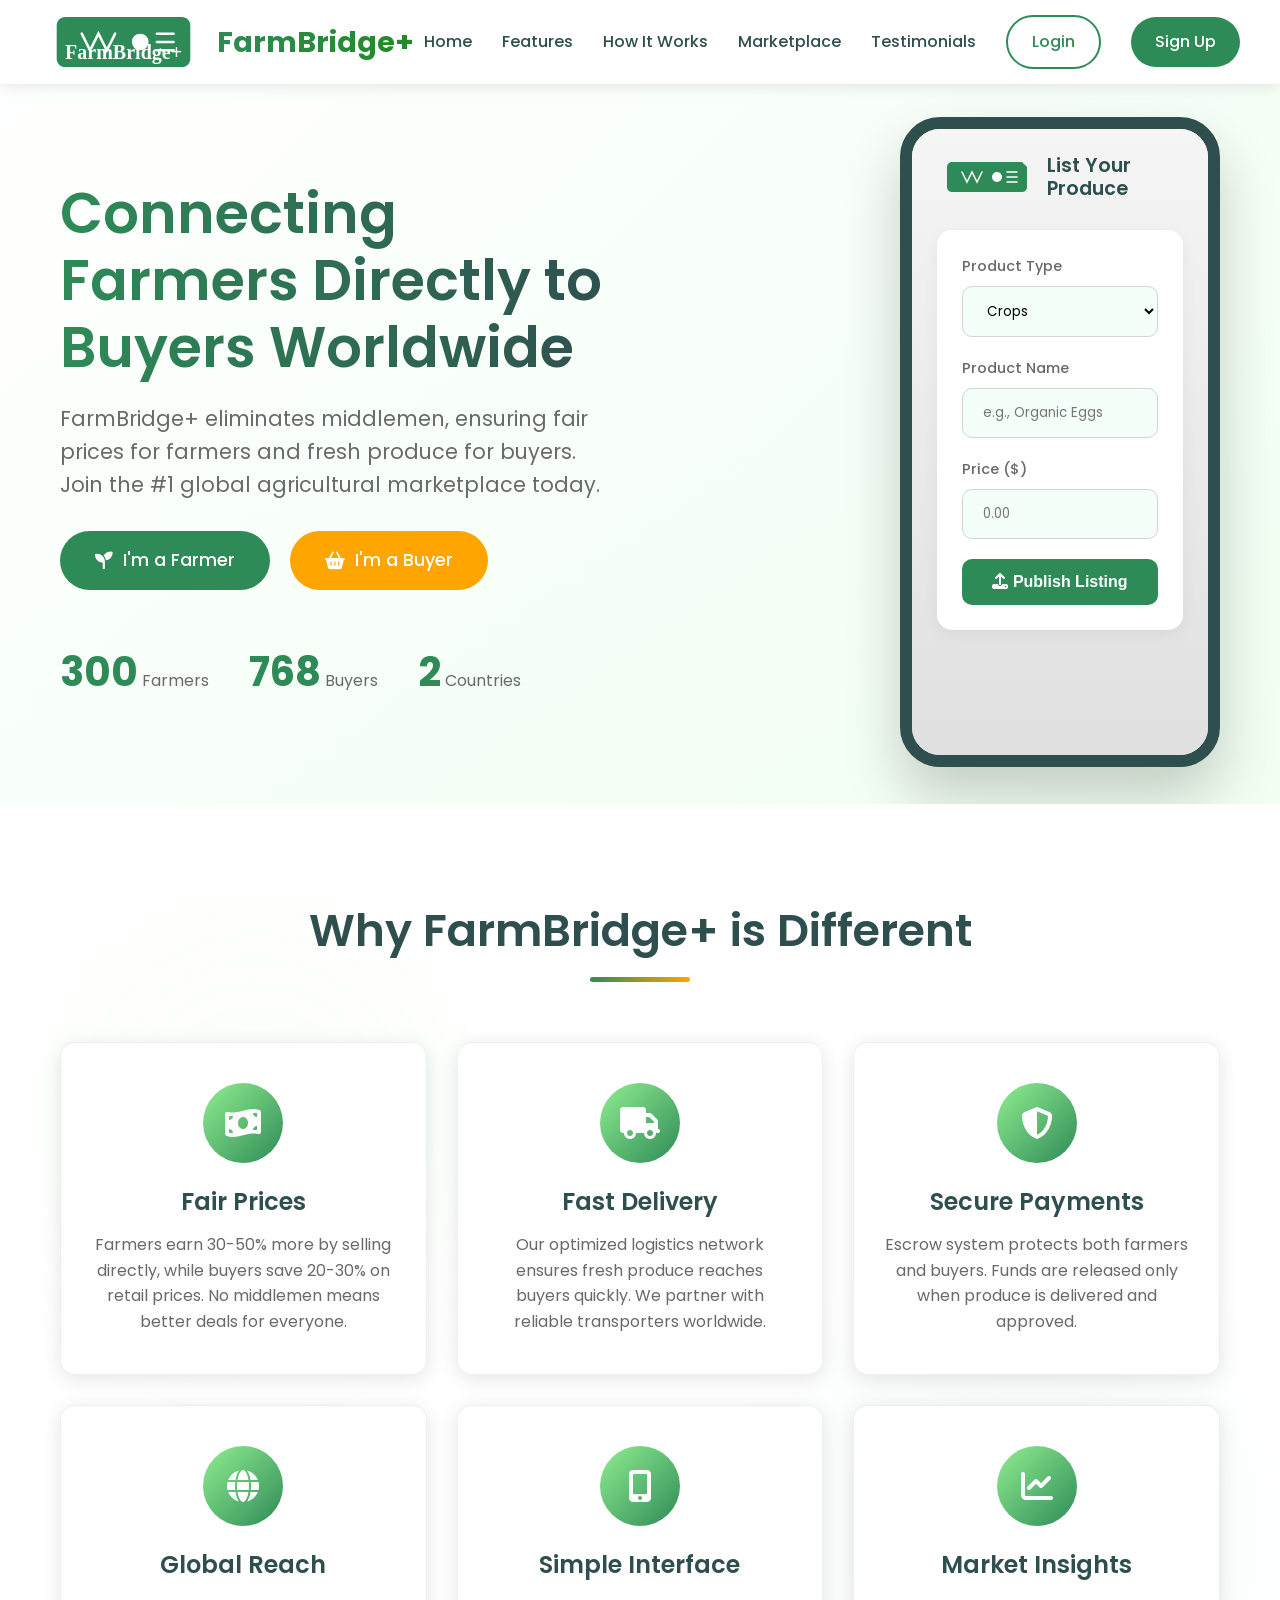
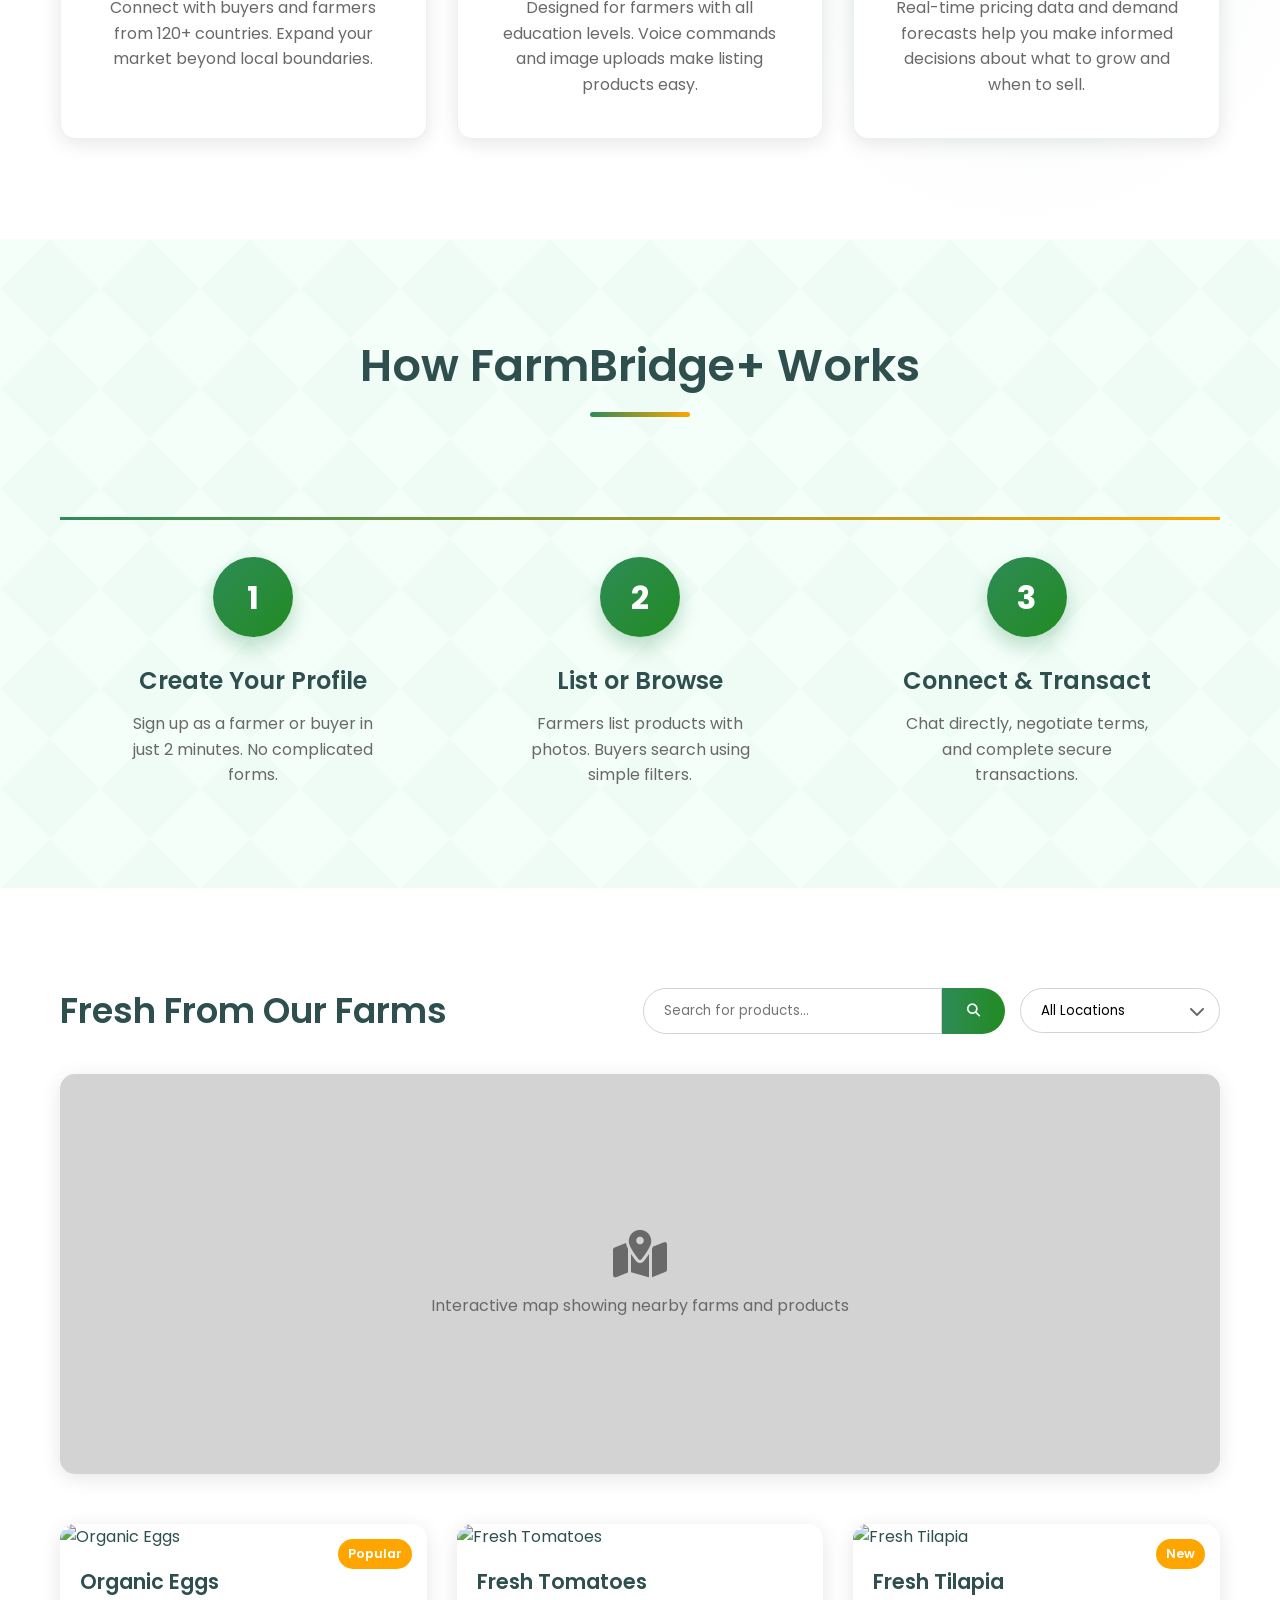
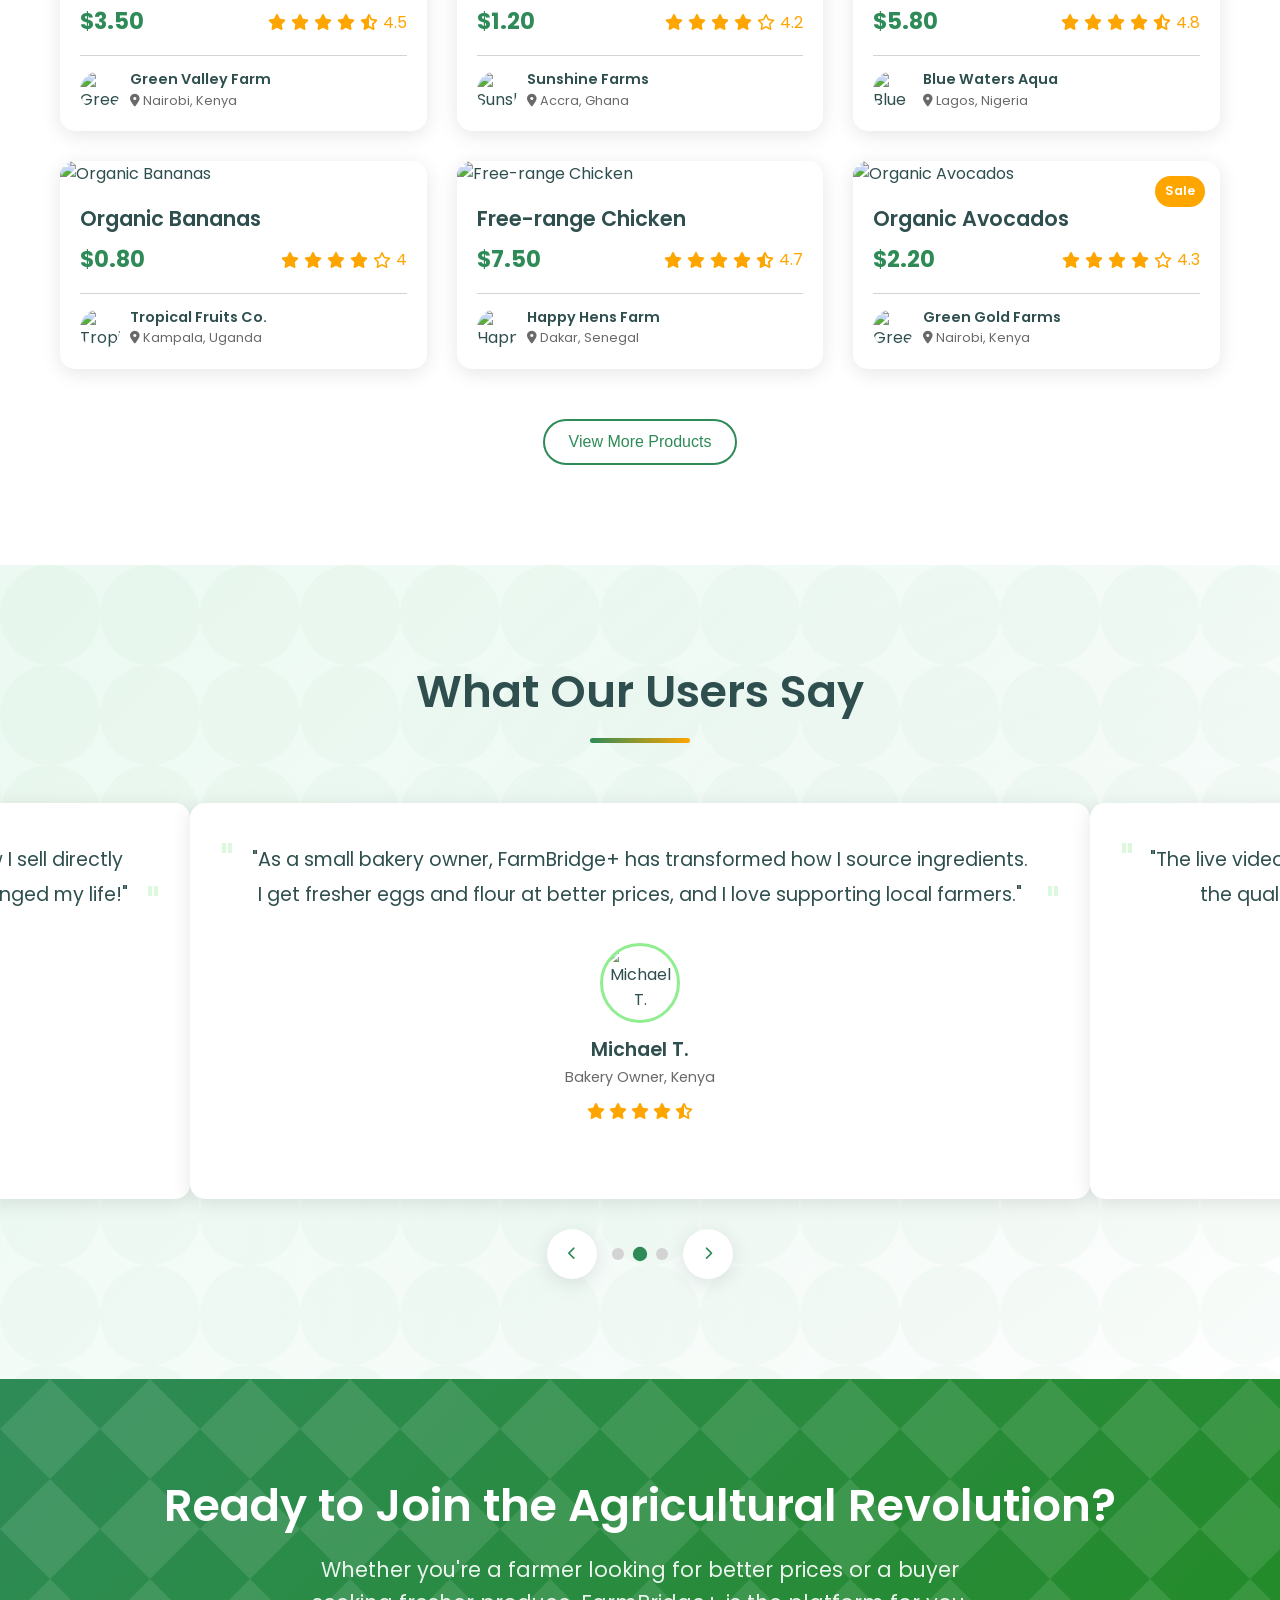
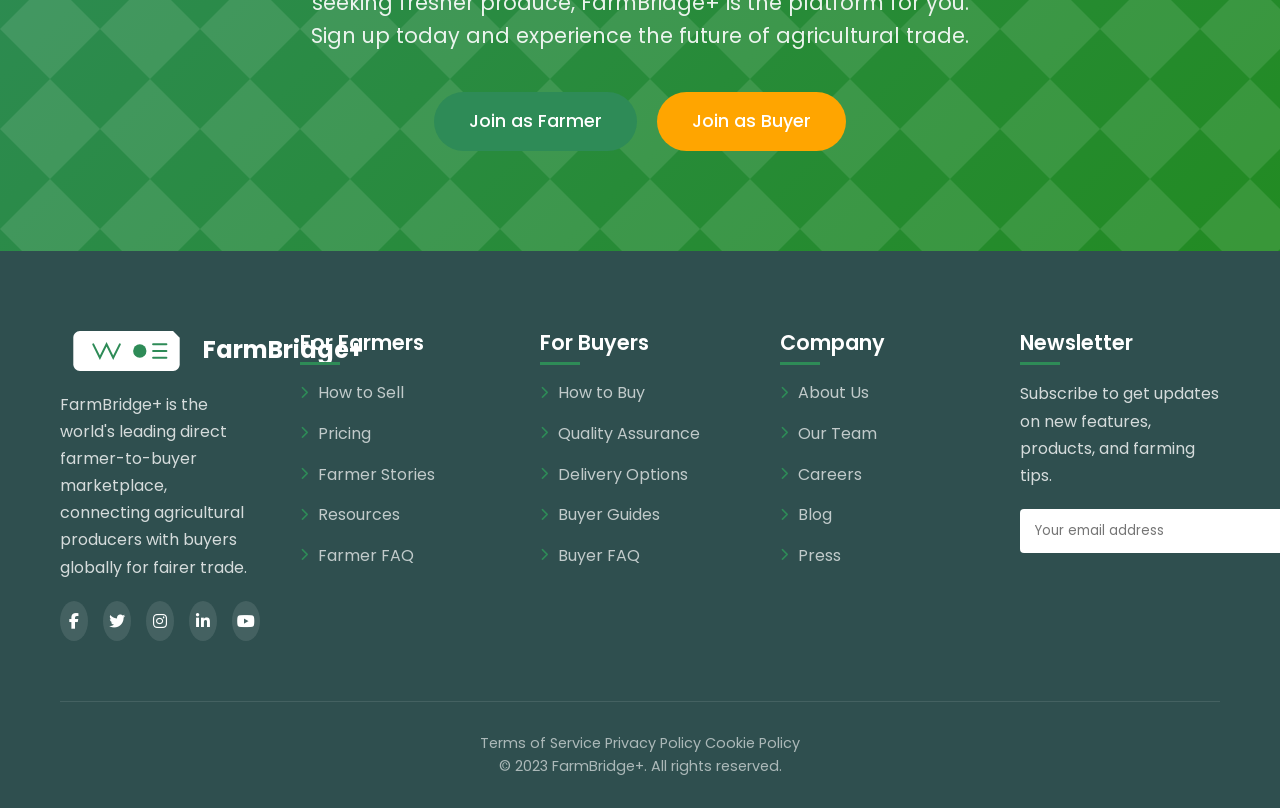
==== index (1).html @ 0196229d "Add files via upload" ====
<!DOCTYPE html>
<html lang="en">
<head>
    <meta charset="UTF-8">
    <meta name="viewport" content="width=device-width, initial-scale=1.0">
    <title>FarmBridge+ | #1 Global Farmer-to-Buyer Marketplace</title>
    <link href="https://fonts.googleapis.com/css2?family=Poppins:wght@300;400;500;600;700&display=swap" rel="stylesheet">
    <link rel="stylesheet" href="https://cdnjs.cloudflare.com/ajax/libs/font-awesome/6.4.0/css/all.min.css">
    <link rel="stylesheet" href="https://unpkg.com/leaflet@1.9.3/dist/leaflet.css" />
    <style>
        /* ===== GLOBAL STYLES ===== */
        :root {
            --primary: #2E8B57; /* Sea Green - Represents agriculture */
            --primary-dark: #228B22;
            --primary-light: #90EE90;
            --secondary: #FFA500; /* Orange - For CTAs */
            --secondary-dark: #FF8C00;
            --dark: #2F4F4F; /* Dark Slate Gray */
            --light: #F5FFFA; /* Mint Cream */
            --gray: #D3D3D3;
            --gray-dark: #696969;
            --white: #FFFFFF;
            --shadow: 0 4px 20px rgba(0, 0, 0, 0.1);
            --transition: all 0.3s ease;
        }

        * {
            margin: 0;
            padding: 0;
            box-sizing: border-box;
        }

        body {
            font-family: 'Poppins', sans-serif;
            color: var(--dark);
            line-height: 1.6;
            background-color: var(--light);
            background-image: 
                radial-gradient(circle at 10% 20%, rgba(144, 238, 144, 0.1) 0%, transparent 20%),
                radial-gradient(circle at 90% 80%, rgba(46, 139, 87, 0.1) 0%, transparent 20%);
            overflow-x: hidden;
        }

        .container {
            width: 100%;
            max-width: 1200px;
            margin: 0 auto;
            padding: 0 20px;
        }

        section {
            padding: 100px 0;
        }

        h1, h2, h3, h4 {
            font-weight: 600;
            line-height: 1.2;
        }

        a {
            text-decoration: none;
            color: inherit;
        }

        img {
            max-width: 100%;
            height: auto;
        }

        /* ===== BUTTONS ===== */
        .btn {
            display: inline-block;
            padding: 12px 24px;
            border-radius: 50px;
            font-weight: 500;
            text-align: center;
            transition: var(--transition);
            cursor: pointer;
            border: none;
            font-size: 1rem;
            position: relative;
            overflow: hidden;
        }

        .btn-primary {
            background-color: var(--primary);
            color: var(--white);
        }

        .btn-primary:hover {
            background-color: var(--primary-dark);
            transform: translateY(-3px);
            box-shadow: 0 10px 20px rgba(46, 139, 87, 0.3);
        }

        .btn-secondary {
            background-color: var(--secondary);
            color: var(--white);
        }

        .btn-secondary:hover {
            background-color: var(--secondary-dark);
            transform: translateY(-3px);
            box-shadow: 0 10px 20px rgba(255, 165, 0, 0.3);
        }

        .btn-outline {
            background-color: transparent;
            color: var(--primary);
            border: 2px solid var(--primary);
        }

        .btn-outline:hover {
            background-color: var(--primary);
            color: var(--white);
        }

        .btn-large {
            padding: 15px 35px;
            font-size: 1.1rem;
        }

        .btn-icon {
            display: inline-flex;
            align-items: center;
            gap: 10px;
        }

        /* ===== HEADER ===== */
        .header {
            position: fixed;
            top: 0;
            left: 0;
            width: 100%;
            z-index: 1000;
            background-color: rgba(255, 255, 255, 0.95);
            backdrop-filter: blur(10px);
            box-shadow: 0 2px 15px rgba(0, 0, 0, 0.1);
            transition: var(--transition);
        }

        .header.scrolled {
            padding: 5px 0;
        }

        .header-container {
            display: flex;
            justify-content: space-between;
            align-items: center;
            padding: 15px 0;
        }

        .logo {
            display: flex;
            align-items: center;
            gap: 10px;
        }

        .logo-img {
            height: 50px;
            transition: var(--transition);
        }

        .logo-text {
            font-size: 1.8rem;
            font-weight: 700;
            color: var(--primary);
            background: linear-gradient(to right, var(--primary), var(--primary-dark));
            -webkit-background-clip: text;
            -webkit-text-fill-color: transparent;
        }

        .nav-links {
            display: flex;
            align-items: center;
            gap: 30px;
        }

        .nav-links a {
            font-weight: 500;
            position: relative;
            transition: var(--transition);
        }

        .nav-links a::after {
            content: '';
            position: absolute;
            bottom: -5px;
            left: 0;
            width: 0;
            height: 2px;
            background: linear-gradient(to right, var(--primary), var(--primary-dark));
            transition: var(--transition);
        }

        .nav-links a:hover::after {
            width: 100%;
        }

        .mobile-menu-btn {
            display: none;
            background: none;
            border: none;
            font-size: 1.5rem;
            color: var(--dark);
            cursor: pointer;
        }

        /* ===== HERO SECTION ===== */
        .hero {
            padding: 180px 0 100px;
            position: relative;
            overflow: hidden;
            background: linear-gradient(135deg, rgba(255, 255, 255, 0.9) 0%, rgba(240, 255, 240, 0.8) 100%);
        }

        .hero::before {
            content: '';
            position: absolute;
            top: 0;
            left: 0;
            width: 100%;
            height: 100%;
            background-image: url('https://images.unsplash.com/photo-1500382017468-9049fed747ef?ixlib=rb-1.2.1&auto=format&fit=crop&w=1350&q=80');
            background-size: cover;
            background-position: center;
            opacity: 0.15;
            z-index: -1;
        }

        .hero-container {
            display: flex;
            align-items: center;
            gap: 50px;
        }

        .hero-content {
            flex: 1;
            animation: fadeInUp 1s ease;
        }

        @keyframes fadeInUp {
            from {
                opacity: 0;
                transform: translateY(30px);
            }
            to {
                opacity: 1;
                transform: translateY(0);
            }
        }

        .hero-title {
            font-size: 3.5rem;
            margin-bottom: 20px;
            line-height: 1.2;
            background: linear-gradient(to right, var(--primary), var(--dark));
            -webkit-background-clip: text;
            -webkit-text-fill-color: transparent;
        }

        .hero-subtitle {
            font-size: 1.3rem;
            margin-bottom: 30px;
            color: var(--gray-dark);
            max-width: 600px;
        }

        .hero-cta {
            display: flex;
            gap: 20px;
            margin-bottom: 40px;
        }

        .hero-stats {
            display: flex;
            gap: 40px;
            margin-top: 50px;
        }

        .stat-item {
            text-align: center;
        }

        .stat-number {
            font-size: 2.5rem;
            font-weight: 700;
            color: var(--primary);
            margin-bottom: 5px;
            transition: var(--transition);
        }

        .stat-label {
            font-size: 1rem;
            color: var(--gray-dark);
        }

        .hero-image {
            flex: 1;
            position: relative;
            min-height: 500px;
            animation: fadeIn 1.5s ease;
        }

        .app-mockup {
            position: absolute;
            width: 320px;
            height: 650px;
            background: var(--white);
            border-radius: 40px;
            box-shadow: 0 30px 60px rgba(0, 0, 0, 0.2);
            overflow: hidden;
            right: 0;
            top: 50%;
            transform: translateY(-50%);
            border: 12px solid var(--dark);
        }

        .phone-screen {
            height: 100%;
            width: 100%;
            background: linear-gradient(to bottom, #f5f5f5, #e0e0e0);
            overflow-y: auto;
            padding: 25px;
            position: relative;
        }

        .app-header {
            display: flex;
            align-items: center;
            margin-bottom: 30px;
        }

        .app-logo {
            height: 30px;
            margin-right: 10px;
        }

        .app-title {
            font-size: 1.2rem;
            color: var(--dark);
            font-weight: 600;
        }

        .app-form {
            background: var(--white);
            padding: 25px;
            border-radius: 15px;
            box-shadow: 0 5px 15px rgba(0, 0, 0, 0.05);
        }

        .form-group {
            margin-bottom: 20px;
        }

        .form-label {
            display: block;
            margin-bottom: 8px;
            font-size: 0.9rem;
            color: var(--gray-dark);
            font-weight: 500;
        }

        .form-input, .form-select {
            width: 100%;
            padding: 14px 20px;
            border: 1px solid var(--gray);
            border-radius: 10px;
            font-family: 'Poppins', sans-serif;
            background-color: var(--light);
            transition: var(--transition);
        }

        .form-input:focus, .form-select:focus {
            outline: none;
            border-color: var(--primary);
            box-shadow: 0 0 0 3px rgba(46, 139, 87, 0.2);
        }

        .form-btn {
            width: 100%;
            padding: 14px;
            border-radius: 10px;
            font-weight: 600;
        }

        /* ===== FEATURES SECTION ===== */
        .features {
            position: relative;
            background-color: var(--white);
            overflow: hidden;
        }

        .features::before {
            content: '';
            position: absolute;
            top: 0;
            left: 0;
            width: 100%;
            height: 100%;
            background-image: 
                radial-gradient(circle at 20% 30%, rgba(144, 238, 144, 0.05) 0%, transparent 25%),
                radial-gradient(circle at 80% 70%, rgba(46, 139, 87, 0.05) 0%, transparent 25%);
            z-index: 0;
        }

        .section-title {
            font-size: 2.8rem;
            margin-bottom: 60px;
            text-align: center;
            position: relative;
            z-index: 1;
        }

        .section-title::after {
            content: '';
            display: block;
            width: 100px;
            height: 5px;
            background: linear-gradient(to right, var(--primary), var(--secondary));
            margin: 20px auto 0;
            border-radius: 5px;
        }

        .features-grid {
            display: grid;
            grid-template-columns: repeat(auto-fit, minmax(300px, 1fr));
            gap: 30px;
            position: relative;
            z-index: 1;
        }

        .feature-card {
            background-color: var(--white);
            border-radius: 15px;
            padding: 40px 30px;
            box-shadow: var(--shadow);
            transition: var(--transition);
            border: 1px solid rgba(46, 139, 87, 0.1);
            text-align: center;
        }

        .feature-card:hover {
            transform: translateY(-10px);
            box-shadow: 0 20px 40px rgba(0, 0, 0, 0.15);
        }

        .feature-icon {
            width: 80px;
            height: 80px;
            background: linear-gradient(135deg, var(--primary-light), var(--primary));
            color: var(--white);
            border-radius: 50%;
            display: flex;
            align-items: center;
            justify-content: center;
            font-size: 2rem;
            margin: 0 auto 25px;
            transition: var(--transition);
        }

        .feature-card:hover .feature-icon {
            transform: rotateY(180deg);
        }

        .feature-title {
            font-size: 1.5rem;
            margin-bottom: 15px;
            color: var(--dark);
        }

        .feature-description {
            color: var(--gray-dark);
            font-size: 1rem;
            line-height: 1.6;
        }

        /* ===== HOW IT WORKS SECTION ===== */
        .how-it-works {
            background-color: var(--light);
            position: relative;
        }

        .how-it-works::before {
            content: '';
            position: absolute;
            top: 0;
            left: 0;
            width: 100%;
            height: 100%;
            background-image: url('data:image/svg+xml;utf8,<svg xmlns="http://www.w3.org/2000/svg" width="100" height="100" viewBox="0 0 100 100" fill="none" opacity="0.03"><path d="M50 0L100 50L50 100L0 50L50 0Z" fill="%232E8B57"/></svg>');
            background-size: 100px 100px;
            z-index: 0;
        }

        .steps-container {
            position: relative;
            z-index: 1;
        }

        .steps {
            display: flex;
            justify-content: space-between;
            position: relative;
            margin-top: 50px;
        }

        .steps::before {
            content: '';
            position: absolute;
            top: 40px;
            left: 0;
            width: 100%;
            height: 3px;
            background: linear-gradient(to right, var(--primary), var(--secondary));
            z-index: 0;
        }

        .step {
            flex: 1;
            text-align: center;
            position: relative;
            z-index: 1;
            padding-top: 80px;
        }

        .step-number {
            width: 80px;
            height: 80px;
            background: linear-gradient(135deg, var(--primary), var(--primary-dark));
            color: var(--white);
            border-radius: 50%;
            display: flex;
            align-items: center;
            justify-content: center;
            font-size: 2rem;
            font-weight: 700;
            margin: 0 auto 30px;
            position: relative;
            box-shadow: 0 10px 20px rgba(46, 139, 87, 0.3);
        }

        .step-title {
            font-size: 1.5rem;
            margin-bottom: 15px;
            color: var(--dark);
        }

        .step-description {
            color: var(--gray-dark);
            max-width: 250px;
            margin: 0 auto;
        }

        /* ===== MARKETPLACE SECTION ===== */
        .marketplace {
            background-color: var(--white);
            position: relative;
        }

        .marketplace-header {
            display: flex;
            justify-content: space-between;
            align-items: center;
            margin-bottom: 40px;
            flex-wrap: wrap;
            gap: 20px;
        }

        .marketplace-title {
            font-size: 2.2rem;
            color: var(--dark);
        }

        .marketplace-controls {
            display: flex;
            gap: 15px;
            flex-wrap: wrap;
        }

        .search-bar {
            display: flex;
            min-width: 300px;
        }

        .search-input {
            flex: 1;
            padding: 12px 20px;
            border: 1px solid var(--gray);
            border-radius: 30px 0 0 30px;
            font-family: 'Poppins', sans-serif;
            outline: none;
            transition: var(--transition);
        }

        .search-input:focus {
            border-color: var(--primary);
            box-shadow: 0 0 0 3px rgba(46, 139, 87, 0.2);
        }

        .search-btn {
            background: linear-gradient(to right, var(--primary), var(--primary-dark));
            color: var(--white);
            border: none;
            padding: 0 25px;
            border-radius: 0 30px 30px 0;
            cursor: pointer;
            transition: var(--transition);
        }

        .search-btn:hover {
            opacity: 0.9;
        }

        .filter-dropdown {
            position: relative;
        }

        .filter-select {
            padding: 12px 20px;
            padding-right: 40px;
            border: 1px solid var(--gray);
            border-radius: 30px;
            font-family: 'Poppins', sans-serif;
            background-color: var(--white);
            outline: none;
            appearance: none;
            min-width: 200px;
            transition: var(--transition);
        }

        .filter-select:focus {
            border-color: var(--primary);
            box-shadow: 0 0 0 3px rgba(46, 139, 87, 0.2);
        }

        .filter-icon {
            position: absolute;
            right: 15px;
            top: 50%;
            transform: translateY(-50%);
            pointer-events: none;
            color: var(--gray-dark);
        }

        .map-container {
            height: 400px;
            width: 100%;
            border-radius: 15px;
            overflow: hidden;
            margin-bottom: 50px;
            box-shadow: var(--shadow);
            background-color: var(--gray);
            position: relative;
        }

        .map-placeholder {
            position: absolute;
            top: 50%;
            left: 50%;
            transform: translate(-50%, -50%);
            text-align: center;
            color: var(--gray-dark);
            z-index: 0;
        }

        .products-grid {
            display: grid;
            grid-template-columns: repeat(auto-fill, minmax(300px, 1fr));
            gap: 30px;
        }

        .product-card {
            background-color: var(--white);
            border-radius: 15px;
            overflow: hidden;
            box-shadow: var(--shadow);
            transition: var(--transition);
            cursor: pointer;
            position: relative;
        }

        .product-card:hover {
            transform: translateY(-10px);
            box-shadow: 0 20px 40px rgba(0, 0, 0, 0.15);
        }

        .product-badge {
            position: absolute;
            top: 15px;
            right: 15px;
            background-color: var(--secondary);
            color: var(--white);
            padding: 5px 10px;
            border-radius: 30px;
            font-size: 0.8rem;
            font-weight: 600;
            z-index: 1;
        }

        .product-image {
            height: 220px;
            width: 100%;
            object-fit: cover;
            transition: var(--transition);
        }

        .product-card:hover .product-image {
            transform: scale(1.05);
        }

        .product-info {
            padding: 20px;
        }

        .product-title {
            font-size: 1.3rem;
            margin-bottom: 10px;
            color: var(--dark);
        }

        .product-meta {
            display: flex;
            justify-content: space-between;
            align-items: center;
            margin-bottom: 15px;
        }

        .product-price {
            font-size: 1.4rem;
            font-weight: 700;
            color: var(--primary);
        }

        .product-rating {
            display: flex;
            align-items: center;
            gap: 5px;
            color: var(--secondary);
        }

        .product-seller {
            display: flex;
            align-items: center;
            margin-top: 15px;
            padding-top: 15px;
            border-top: 1px solid var(--gray);
        }

        .seller-avatar {
            width: 40px;
            height: 40px;
            border-radius: 50%;
            margin-right: 10px;
            object-fit: cover;
        }

        .seller-info h4 {
            font-size: 0.9rem;
            margin-bottom: 2px;
        }

        .seller-location {
            font-size: 0.8rem;
            color: var(--gray-dark);
            display: flex;
            align-items: center;
            gap: 3px;
        }

        .view-more {
            text-align: center;
            margin-top: 50px;
        }

        /* ===== TESTIMONIALS SECTION ===== */
        .testimonials {
            background: linear-gradient(135deg, rgba(46, 139, 87, 0.05) 0%, rgba(255, 255, 255, 1) 100%);
            position: relative;
            overflow: hidden;
        }

        .testimonials::before {
            content: '';
            position: absolute;
            top: 0;
            left: 0;
            width: 100%;
            height: 100%;
            background-image: url('data:image/svg+xml;utf8,<svg xmlns="http://www.w3.org/2000/svg" width="100" height="100" viewBox="0 0 100 100" fill="none" opacity="0.03"><path d="M50 0C22.4 0 0 22.4 0 50C0 77.6 22.4 100 50 100C77.6 100 100 77.6 100 50C100 22.4 77.6 0 50 0Z" fill="%232E8B57"/></svg>');
            background-size: 100px 100px;
            z-index: 0;
        }

        .testimonials-container {
            position: relative;
            z-index: 1;
        }

        .testimonial-slider {
            max-width: 900px;
            margin: 0 auto;
            position: relative;
        }

        .testimonial-slides {
            display: flex;
            transition: transform 0.5s ease;
        }

        .testimonial {
            min-width: 100%;
            padding: 40px;
            background-color: var(--white);
            border-radius: 15px;
            box-shadow: var(--shadow);
            text-align: center;
        }

        .testimonial-quote {
            font-size: 1.2rem;
            line-height: 1.8;
            color: var(--dark);
            margin-bottom: 30px;
            position: relative;
            padding: 0 20px;
        }

        .testimonial-quote::before,
        .testimonial-quote::after {
            content: '"';
            font-size: 3rem;
            color: var(--primary-light);
            position: absolute;
            opacity: 0.3;
        }

        .testimonial-quote::before {
            top: -20px;
            left: -10px;
        }

        .testimonial-quote::after {
            bottom: -40px;
            right: -10px;
        }

        .testimonial-author {
            display: flex;
            flex-direction: column;
            align-items: center;
        }

        .author-avatar {
            width: 80px;
            height: 80px;
            border-radius: 50%;
            object-fit: cover;
            margin-bottom: 15px;
            border: 3px solid var(--primary-light);
        }

        .author-name {
            font-size: 1.2rem;
            font-weight: 600;
            margin-bottom: 5px;
            color: var(--dark);
        }

        .author-title {
            font-size: 0.9rem;
            color: var(--gray-dark);
            margin-bottom: 10px;
        }

        .author-rating {
            color: var(--secondary);
            font-size: 1rem;
        }

        .slider-controls {
            display: flex;
            justify-content: center;
            gap: 15px;
            margin-top: 30px;
        }

        .slider-btn {
            width: 50px;
            height: 50px;
            background-color: var(--white);
            border-radius: 50%;
            display: flex;
            align-items: center;
            justify-content: center;
            cursor: pointer;
            box-shadow: var(--shadow);
            transition: var(--transition);
            border: none;
            color: var(--primary);
        }

        .slider-btn:hover {
            background-color: var(--primary);
            color: var(--white);
        }

        .slider-dots {
            display: flex;
            align-items: center;
            gap: 10px;
        }

        .slider-dot {
            width: 12px;
            height: 12px;
            border-radius: 50%;
            background-color: var(--gray);
            cursor: pointer;
            transition: var(--transition);
        }

        .slider-dot.active {
            background-color: var(--primary);
            transform: scale(1.2);
        }

        /* ===== CTA SECTION ===== */
        .cta {
            background: linear-gradient(135deg, var(--primary) 0%, var(--primary-dark) 100%);
            color: var(--white);
            text-align: center;
            padding: 100px 0;
            position: relative;
            overflow: hidden;
        }

        .cta::before {
            content: '';
            position: absolute;
            top: 0;
            left: 0;
            width: 100%;
            height: 100%;
            background-image: url('data:image/svg+xml;utf8,<svg xmlns="http://www.w3.org/2000/svg" width="100" height="100" viewBox="0 0 100 100" fill="none" opacity="0.1"><path d="M50 0L100 50L50 100L0 50L50 0Z" fill="%23FFFFFF"/></svg>');
            background-size: 100px 100px;
            z-index: 0;
        }

        .cta-container {
            position: relative;
            z-index: 1;
        }

        .cta-title {
            font-size: 2.8rem;
            margin-bottom: 20px;
            color: var(--white);
        }

        .cta-subtitle {
            font-size: 1.3rem;
            margin-bottom: 40px;
            max-width: 700px;
            margin-left: auto;
            margin-right: auto;
            opacity: 0.9;
        }

        .cta-buttons {
            display: flex;
            justify-content: center;
            gap: 20px;
            flex-wrap: wrap;
        }

        /* ===== FOOTER ===== */
        .footer {
            background-color: var(--dark);
            color: var(--white);
            padding-top: 80px;
            position: relative;
        }

        .footer-container {
            display: grid;
            grid-template-columns: repeat(auto-fit, minmax(200px, 1fr));
            gap: 40px;
            margin-bottom: 60px;
        }

        .footer-logo {
            display: flex;
            align-items: center;
            gap: 10px;
            margin-bottom: 20px;
        }

        .footer-logo-img {
            height: 40px;
        }

        .footer-logo-text {
            font-size: 1.5rem;
            font-weight: 700;
            color: var(--white);
        }

        .footer-about {
            margin-bottom: 20px;
            opacity: 0.8;
            line-height: 1.7;
        }

        .footer-social {
            display: flex;
            gap: 15px;
        }

        .social-link {
            width: 40px;
            height: 40px;
            background-color: rgba(255, 255, 255, 0.1);
            border-radius: 50%;
            display: flex;
            align-items: center;
            justify-content: center;
            transition: var(--transition);
            color: var(--white);
        }

        .social-link:hover {
            background-color: var(--primary);
            transform: translateY(-3px);
        }

        .footer-title {
            font-size: 1.3rem;
            margin-bottom: 25px;
            color: var(--white);
            position: relative;
        }

        .footer-title::after {
            content: '';
            position: absolute;
            bottom: -10px;
            left: 0;
            width: 40px;
            height: 3px;
            background-color: var(--primary);
        }

        .footer-links {
            list-style: none;
        }

        .footer-link {
            margin-bottom: 15px;
        }

        .footer-link a {
            color: rgba(255, 255, 255, 0.7);
            transition: var(--transition);
            display: flex;
            align-items: center;
            gap: 10px;
        }

        .footer-link a:hover {
            color: var(--white);
            padding-left: 5px;
        }

        .footer-link i {
            font-size: 0.8rem;
            color: var(--primary);
        }

        .footer-newsletter {
            margin-bottom: 20px;
            opacity: 0.8;
            line-height: 1.7;
        }

        .newsletter-form {
            display: flex;
        }

        .newsletter-input {
            flex: 1;
            padding: 12px 15px;
            border: none;
            border-radius: 4px 0 0 4px;
            font-family: 'Poppins', sans-serif;
            outline: none;
        }

        .newsletter-btn {
            background-color: var(--primary);
            color: var(--white);
            border: none;
            padding: 0 20px;
            border-radius: 0 4px 4px 0;
            cursor: pointer;
            transition: var(--transition);
        }

        .newsletter-btn:hover {
            background-color: var(--primary-dark);
        }

        .footer-bottom {
            padding: 30px 0;
            border-top: 1px solid rgba(255, 255, 255, 0.1);
            text-align: center;
            color: rgba(255, 255, 255, 0.6);
            font-size: 0.9rem;
        }

        /* ===== MOBILE MENU ===== */
        .mobile-menu {
            position: fixed;
            top: 0;
            left: 0;
            width: 100%;
            height: 100%;
            background-color: var(--white);
            z-index: 2000;
            transform: translateX(-100%);
            transition: var(--transition);
            padding: 30px;
            overflow-y: auto;
        }

        .mobile-menu.active {
            transform: translateX(0);
        }

        .mobile-menu-header {
            display: flex;
            justify-content: space-between;
            align-items: center;
            margin-bottom: 40px;
        }

        .mobile-menu-logo {
            display: flex;
            align-items: center;
            gap: 10px;
        }

        .mobile-menu-logo-img {
            height: 40px;
        }

        .mobile-menu-logo-text {
            font-size: 1.5rem;
            font-weight: 700;
            color: var(--primary);
        }

        .close-mobile-menu {
            background: none;
            border: none;
            font-size: 1.5rem;
            color: var(--dark);
            cursor: pointer;
        }

        .mobile-menu-links {
            list-style: none;
            margin-bottom: 40px;
        }

        .mobile-menu-link {
            margin-bottom: 20px;
        }

        .mobile-menu-link a {
            display: block;
            padding: 12px 0;
            font-size: 1.1rem;
            color: var(--dark);
            border-bottom: 1px solid var(--gray);
            transition: var(--transition);
        }

        .mobile-menu-link a:hover {
            color: var(--primary);
            padding-left: 10px;
        }

        .mobile-menu-cta {
            display: flex;
            flex-direction: column;
            gap: 15px;
        }

        /* ===== ANIMATIONS ===== */
        @keyframes float {
            0% { transform: translateY(0px); }
            50% { transform: translateY(-15px); }
            100% { transform: translateY(0px); }
        }

        .floating {
            animation: float 6s ease-in-out infinite;
        }

        /* ===== RESPONSIVE STYLES ===== */
        @media (max-width: 1200px) {
            .hero-container {
                flex-direction: column;
                text-align: center;
            }

            .hero-content {
                margin-bottom: 50px;
            }

            .hero-image {
                width: 100%;
                min-height: auto;
            }

            .app-mockup {
                position: relative;
                margin: 0 auto;
                right: auto;
                top: auto;
                transform: none;
            }

            .hero-title, .hero-subtitle {
                max-width: 100%;
                margin-left: auto;
                margin-right: auto;
            }

            .hero-cta {
                justify-content: center;
            }

            .hero-stats {
                justify-content: center;
            }
        }

        @media (max-width: 992px) {
            .nav-links {
                display: none;
            }

            .mobile-menu-btn {
                display: block;
            }

            .section-title {
                font-size: 2.2rem;
            }

            .steps {
                flex-direction: column;
                gap: 50px;
            }

            .steps::before {
                display: none;
            }

            .step {
                padding-top: 0;
                padding-left: 100px;
                text-align: left;
            }

            .step-number {
                position: absolute;
                left: 0;
                top: 0;
            }
        }

        @media (max-width: 768px) {
            section {
                padding: 70px 0;
            }

            .hero-title {
                font-size: 2.5rem;
            }

            .hero-subtitle {
                font-size: 1.1rem;
            }

            .hero-cta {
                flex-direction: column;
            }

            .feature-card {
                padding: 30px 20px;
            }

            .marketplace-header {
                flex-direction: column;
                align-items: flex-start;
            }

            .marketplace-controls {
                width: 100%;
            }

            .search-bar {
                width: 100%;
            }
        }

        @media (max-width: 576px) {
            .section-title {
                font-size: 1.8rem;
            }

            .hero-title {
                font-size: 2rem;
            }

            .hero-stats {
                flex-direction: column;
                gap: 20px;
            }

            .cta-title {
                font-size: 2rem;
            }

            .cta-subtitle {
                font-size: 1.1rem;
            }

            .footer-container {
                grid-template-columns: 1fr;
            }
        }
    </style>
</head>
<body>
    <!-- Header -->
    <header class="header">
        <div class="container header-container">
            <a href="#" class="logo">
                <img src="[data-uri]" alt="FarmBridge+ Logo" class="logo-img">
                <span class="logo-text">FarmBridge+</span>
            </a>
            <nav class="nav-links">
                <a href="#home">Home</a>
                <a href="#features">Features</a>
                <a href="#how-it-works">How It Works</a>
                <a href="#marketplace">Marketplace</a>
                <a href="#testimonials">Testimonials</a>
                <a href="#" class="btn btn-outline">Login</a>
                <a href="#" class="btn btn-primary">Sign Up</a>
            </nav>
            <button class="mobile-menu-btn">
                <i class="fas fa-bars"></i>
            </button>
        </div>
    </header>

    <!-- Mobile Menu -->
    <div class="mobile-menu">
        <div class="mobile-menu-header">
            <div class="mobile-menu-logo">
                <img src="[data-uri]" alt="FarmBridge+ Logo" class="mobile-menu-logo-img">
                <span class="mobile-menu-logo-text">FarmBridge+</span>
            </div>
            <button class="close-mobile-menu">
                <i class="fas fa-times"></i>
            </button>
        </div>
        <ul class="mobile-menu-links">
            <li class="mobile-menu-link"><a href="#home">Home</a></li>
            <li class="mobile-menu-link"><a href="#features">Features</a></li>
            <li class="mobile-menu-link"><a href="#how-it-works">How It Works</a></li>
            <li class="mobile-menu-link"><a href="#marketplace">Marketplace</a></li>
            <li class="mobile-menu-link"><a href="#testimonials">Testimonials</a></li>
        </ul>
        <div class="mobile-menu-cta">
            <a href="#" class="btn btn-primary">Login</a>
            <a href="#" class="btn btn-secondary">Sign Up</a>
        </div>
    </div>

    <!-- Hero Section -->
    <section id="home" class="hero">
        <div class="container hero-container">
            <div class="hero-content">
                <h1 class="hero-title">Connecting Farmers Directly to Buyers Worldwide</h1>
                <p class="hero-subtitle">FarmBridge+ eliminates middlemen, ensuring fair prices for farmers and fresh produce for buyers. Join the #1 global agricultural marketplace today.</p>
                <div class="hero-cta">
                    <a href="#" class="btn btn-primary btn-large btn-icon">
                        <i class="fas fa-seedling"></i> I'm a Farmer
                    </a>
                    <a href="#" class="btn btn-secondary btn-large btn-icon">
                        <i class="fas fa-shopping-basket"></i> I'm a Buyer
                    </a>
                </div>
                <div class="hero-stats">
                    <div class="stat-item">
                        <span class="stat-number" data-count="12500">0</span>
                        <span class="stat-label">Farmers</span>
                    </div>
                    <div class="stat-item">
                        <span class="stat-number" data-count="32000">0</span>
                        <span class="stat-label">Buyers</span>
                    </div>
                    <div class="stat-item">
                        <span class="stat-number" data-count="120">0</span>
                        <span class="stat-label">Countries</span>
                    </div>
                </div>
            </div>
            <div class="hero-image">
                <div class="app-mockup floating">
                    <div class="phone-screen">
                        <div class="app-header">
                            <img src="[data-uri]" alt="FarmBridge+ Logo" class="app-logo">
                            <h3 class="app-title">List Your Produce</h3>
                        </div>
                        <div class="app-form">
                            <div class="form-group">
                                <label class="form-label">Product Type</label>
                                <select class="form-select">
                                    <option>Crops</option>
                                    <option>Poultry</option>
                                    <option>Fish</option>
                                    <option>Livestock</option>
                                </select>
                            </div>
                            <div class="form-group">
                                <label class="form-label">Product Name</label>
                                <input type="text" class="form-input" placeholder="e.g., Organic Eggs">
                            </div>
                            <div class="form-group">
                                <label class="form-label">Price ($)</label>
                                <input type="number" class="form-input" placeholder="0.00">
                            </div>
                            <button class="btn btn-primary form-btn">
                                <i class="fas fa-upload"></i> Publish Listing
                            </button>
                        </div>
                    </div>
                </div>
            </div>
        </div>
    </section>

    <!-- Features Section -->
    <section id="features" class="features">
        <div class="container">
            <h2 class="section-title">Why FarmBridge+ is Different</h2>
            <div class="features-grid">
                <div class="feature-card">
                    <div class="feature-icon">
                        <i class="fas fa-money-bill-wave"></i>
                    </div>
                    <h3 class="feature-title">Fair Prices</h3>
                    <p class="feature-description">Farmers earn 30-50% more by selling directly, while buyers save 20-30% on retail prices. No middlemen means better deals for everyone.</p>
                </div>
                <div class="feature-card">
                    <div class="feature-icon">
                        <i class="fas fa-truck"></i>
                    </div>
                    <h3 class="feature-title">Fast Delivery</h3>
                    <p class="feature-description">Our optimized logistics network ensures fresh produce reaches buyers quickly. We partner with reliable transporters worldwide.</p>
                </div>
                <div class="feature-card">
                    <div class="feature-icon">
                        <i class="fas fa-shield-alt"></i>
                    </div>
                    <h3 class="feature-title">Secure Payments</h3>
                    <p class="feature-description">Escrow system protects both farmers and buyers. Funds are released only when produce is delivered and approved.</p>
                </div>
                <div class="feature-card">
                    <div class="feature-icon">
                        <i class="fas fa-globe"></i>
                    </div>
                    <h3 class="feature-title">Global Reach</h3>
                    <p class="feature-description">Connect with buyers and farmers from 120+ countries. Expand your market beyond local boundaries.</p>
                </div>
                <div class="feature-card">
                    <div class="feature-icon">
                        <i class="fas fa-mobile-alt"></i>
                    </div>
                    <h3 class="feature-title">Simple Interface</h3>
                    <p class="feature-description">Designed for farmers with all education levels. Voice commands and image uploads make listing products easy.</p>
                </div>
                <div class="feature-card">
                    <div class="feature-icon">
                        <i class="fas fa-chart-line"></i>
                    </div>
                    <h3 class="feature-title">Market Insights</h3>
                    <p class="feature-description">Real-time pricing data and demand forecasts help you make informed decisions about what to grow and when to sell.</p>
                </div>
            </div>
        </div>
    </section>

    <!-- How It Works Section -->
    <section id="how-it-works" class="how-it-works">
        <div class="container">
            <h2 class="section-title">How FarmBridge+ Works</h2>
            <div class="steps-container">
                <div class="steps">
                    <div class="step">
                        <div class="step-number">1</div>
                        <h3 class="step-title">Create Your Profile</h3>
                        <p class="step-description">Sign up as a farmer or buyer in just 2 minutes. No complicated forms.</p>
                    </div>
                    <div class="step">
                        <div class="step-number">2</div>
                        <h3 class="step-title">List or Browse</h3>
                        <p class="step-description">Farmers list products with photos. Buyers search using simple filters.</p>
                    </div>
                    <div class="step">
                        <div class="step-number">3</div>
                        <h3 class="step-title">Connect & Transact</h3>
                        <p class="step-description">Chat directly, negotiate terms, and complete secure transactions.</p>
                    </div>
                </div>
            </div>
        </div>
    </section>

    <!-- Marketplace Section -->
    <section id="marketplace" class="marketplace">
        <div class="container">
            <div class="marketplace-header">
                <h2 class="marketplace-title">Fresh From Our Farms</h2>
                <div class="marketplace-controls">
                    <div class="search-bar">
                        <input type="text" class="search-input" placeholder="Search for products...">
                        <button class="search-btn">
                            <i class="fas fa-search"></i>
                        </button>
                    </div>
                    <div class="filter-dropdown">
                        <select class="filter-select">
                            <option value="all">All Locations</option>
                            <option value="10">Within 10km</option>
                            <option value="25">Within 25km</option>
                            <option value="50">Within 50km</option>
                        </select>
                        <i class="fas fa-chevron-down filter-icon"></i>
                    </div>
                </div>
            </div>
            <div class="map-container">
                <div class="map-placeholder">
                    <i class="fas fa-map-marked-alt fa-3x" style="margin-bottom: 15px;"></i>
                    <p>Interactive map showing nearby farms and products</p>
                </div>
            </div>
            <div class="products-grid" id="products-grid">
                <!-- Products will be loaded dynamically -->
            </div>
            <div class="view-more">
                <button class="btn btn-outline">View More Products</button>
            </div>
        </div>
    </section>

    <!-- Testimonials Section -->
    <section id="testimonials" class="testimonials">
        <div class="container testimonials-container">
            <h2 class="section-title">What Our Users Say</h2>
            <div class="testimonial-slider">
                <div class="testimonial-slides">
                    <div class="testimonial active">
                        <p class="testimonial-quote">"Before FarmBridge+, I struggled to get fair prices for my crops. Now I sell directly to restaurants in the city and earn 40% more. This platform has changed my life!"</p>
                        <div class="testimonial-author">
                            <img src="https://randomuser.me/api/portraits/women/44.jpg" alt="Grace O." class="author-avatar">
                            <h4 class="author-name">Grace O.</h4>
                            <p class="author-title">Vegetable Farmer, Nigeria</p>
                            <div class="author-rating">
                                <i class="fas fa-star"></i>
                                <i class="fas fa-star"></i>
                                <i class="fas fa-star"></i>
                                <i class="fas fa-star"></i>
                                <i class="fas fa-star"></i>
                            </div>
                        </div>
                    </div>
                    <div class="testimonial">
                        <p class="testimonial-quote">"As a small bakery owner, FarmBridge+ has transformed how I source ingredients. I get fresher eggs and flour at better prices, and I love supporting local farmers."</p>
                        <div class="testimonial-author">
                            <img src="https://randomuser.me/api/portraits/men/32.jpg" alt="Michael T." class="author-avatar">
                            <h4 class="author-name">Michael T.</h4>
                            <p class="author-title">Bakery Owner, Kenya</p>
                            <div class="author-rating">
                                <i class="fas fa-star"></i>
                                <i class="fas fa-star"></i>
                                <i class="fas fa-star"></i>
                                <i class="fas fa-star"></i>
                                <i class="fas fa-star-half-alt"></i>
                            </div>
                        </div>
                    </div>
                    <div class="testimonial">
                        <p class="testimonial-quote">"The live video inspection feature gives me confidence when buying fish. I can see the quality before purchasing, which has reduced waste in my seafood restaurant."</p>
                        <div class="testimonial-author">
                            <img src="https://randomuser.me/api/portraits/women/68.jpg" alt="Lisa K." class="author-avatar">
                            <h4 class="author-name">Lisa K.</h4>
                            <p class="author-title">Restaurant Owner, Ghana</p>
                            <div class="author-rating">
                                <i class="fas fa-star"></i>
                                <i class="fas fa-star"></i>
                                <i class="fas fa-star"></i>
                                <i class="fas fa-star"></i>
                                <i class="fas fa-star"></i>
                            </div>
                        </div>
                    </div>
                </div>
                <div class="slider-controls">
                    <button class="slider-btn slider-prev">
                        <i class="fas fa-chevron-left"></i>
                    </button>
                    <div class="slider-dots">
                        <span class="slider-dot active"></span>
                        <span class="slider-dot"></span>
                        <span class="slider-dot"></span>
                    </div>
                    <button class="slider-btn slider-next">
                        <i class="fas fa-chevron-right"></i>
                    </button>
                </div>
            </div>
        </div>
    </section>

    <!-- CTA Section -->
    <section class="cta">
        <div class="container cta-container">
            <h2 class="cta-title">Ready to Join the Agricultural Revolution?</h2>
            <p class="cta-subtitle">Whether you're a farmer looking for better prices or a buyer seeking fresher produce, FarmBridge+ is the platform for you. Sign up today and experience the future of agricultural trade.</p>
            <div class="cta-buttons">
                <a href="#" class="btn btn-primary btn-large">Join as Farmer</a>
                <a href="#" class="btn btn-secondary btn-large">Join as Buyer</a>
            </div>
        </div>
    </section>

    <!-- Footer -->
    <footer class="footer">
        <div class="container">
            <div class="footer-container">
                <div class="footer-col">
                    <div class="footer-logo">
                        <img src="[data-uri]" alt="FarmBridge+ Logo" class="footer-logo-img">
                        <span class="footer-logo-text">FarmBridge+</span>
                    </div>
                    <p class="footer-about">FarmBridge+ is the world's leading direct farmer-to-buyer marketplace, connecting agricultural producers with buyers globally for fairer trade.</p>
                    <div class="footer-social">
                        <a href="#" class="social-link"><i class="fab fa-facebook-f"></i></a>
                        <a href="#" class="social-link"><i class="fab fa-twitter"></i></a>
                        <a href="#" class="social-link"><i class="fab fa-instagram"></i></a>
                        <a href="#" class="social-link"><i class="fab fa-linkedin-in"></i></a>
                        <a href="#" class="social-link"><i class="fab fa-youtube"></i></a>
                    </div>
                </div>
                <div class="footer-col">
                    <h3 class="footer-title">For Farmers</h3>
                    <ul class="footer-links">
                        <li class="footer-link"><a href="#"><i class="fas fa-chevron-right"></i> How to Sell</a></li>
                        <li class="footer-link"><a href="#"><i class="fas fa-chevron-right"></i> Pricing</a></li>
                        <li class="footer-link"><a href="#"><i class="fas fa-chevron-right"></i> Farmer Stories</a></li>
                        <li class="footer-link"><a href="#"><i class="fas fa-chevron-right"></i> Resources</a></li>
                        <li class="footer-link"><a href="#"><i class="fas fa-chevron-right"></i> Farmer FAQ</a></li>
                    </ul>
                </div>
                <div class="footer-col">
                    <h3 class="footer-title">For Buyers</h3>
                    <ul class="footer-links">
                        <li class="footer-link"><a href="#"><i class="fas fa-chevron-right"></i> How to Buy</a></li>
                        <li class="footer-link"><a href="#"><i class="fas fa-chevron-right"></i> Quality Assurance</a></li>
                        <li class="footer-link"><a href="#"><i class="fas fa-chevron-right"></i> Delivery Options</a></li>
                        <li class="footer-link"><a href="#"><i class="fas fa-chevron-right"></i> Buyer Guides</a></li>
                        <li class="footer-link"><a href="#"><i class="fas fa-chevron-right"></i> Buyer FAQ</a></li>
                    </ul>
                </div>
                <div class="footer-col">
                    <h3 class="footer-title">Company</h3>
                    <ul class="footer-links">
                        <li class="footer-link"><a href="#"><i class="fas fa-chevron-right"></i> About Us</a></li>
                        <li class="footer-link"><a href="#"><i class="fas fa-chevron-right"></i> Our Team</a></li>
                        <li class="footer-link"><a href="#"><i class="fas fa-chevron-right"></i> Careers</a></li>
                        <li class="footer-link"><a href="#"><i class="fas fa-chevron-right"></i> Blog</a></li>
                        <li class="footer-link"><a href="#"><i class="fas fa-chevron-right"></i> Press</a></li>
                    </ul>
                </div>
                <div class="footer-col">
                    <h3 class="footer-title">Newsletter</h3>
                    <p class="footer-newsletter">Subscribe to get updates on new features, products, and farming tips.</p>
                    <form class="newsletter-form">
                        <input type="email" class="newsletter-input" placeholder="Your email address">
                        <button class="newsletter-btn">
                            <i class="fas fa-paper-plane"></i>
                        </button>
                    </form>
                </div>
            </div>
            <div class="footer-bottom">
                <div class="footer-links">
                    <a href="#">Terms of Service</a>
                    <a href="#">Privacy Policy</a>
                    <a href="#">Cookie Policy</a>
                </div>
                <div class="copyright">
                    &copy; 2023 FarmBridge+. All rights reserved.
                </div>
            </div>
        </div>
    </footer>

    <!-- JavaScript -->
    <script src="https://unpkg.com/leaflet@1.9.3/dist/leaflet.js"></script>
    <script>
        // Mobile Menu Toggle
        const mobileMenuBtn = document.querySelector('.mobile-menu-btn');
        const closeMobileMenu = document.querySelector('.close-mobile-menu');
        const mobileMenu = document.querySelector('.mobile-menu');

        mobileMenuBtn.addEventListener('click', () => {
            mobileMenu.classList.add('active');
            document.body.style.overflow = 'hidden';
        });

        closeMobileMenu.addEventListener('click', () => {
            mobileMenu.classList.remove('active');
            document.body.style.overflow = 'auto';
        });

        // Close mobile menu when clicking on a link
        document.querySelectorAll('.mobile-menu-link a').forEach(link => {
            link.addEventListener('click', () => {
                mobileMenu.classList.remove('active');
                document.body.style.overflow = 'auto';
            });
        });

        // Header scroll effect
        const header = document.querySelector('.header');
        window.addEventListener('scroll', () => {
            if (window.scrollY > 50) {
                header.classList.add('scrolled');
            } else {
                header.classList.remove('scrolled');
            }
        });

        // Animate stats counter
        const statNumbers = document.querySelectorAll('.stat-number');
        const animateStats = () => {
            statNumbers.forEach(stat => {
                const target = parseInt(stat.getAttribute('data-count'));
                const duration = 2000;
                const step = target / (duration / 16);
                let current = 0;
                
                const updateCount = () => {
                    current += step;
                    if (current < target) {
                        stat.textContent = Math.floor(current).toLocaleString();
                        requestAnimationFrame(updateCount);
                    } else {
                        stat.textContent = target.toLocaleString();
                    }
                };
                
                updateCount();
            });
        };

        // Intersection Observer for animations
        const observer = new IntersectionObserver((entries) => {
            entries.forEach(entry => {
                if (entry.isIntersecting) {
                    if (entry.target.classList.contains('hero-stats')) {
                        animateStats();
                    }
                    entry.target.classList.add('animated');
                }
            });
        }, { threshold: 0.1 });

        document.querySelectorAll('.hero-stats, .feature-card, .step, .product-card').forEach(el => {
            observer.observe(el);
        });

        // Testimonial slider
        let currentSlide = 0;
        const slides = document.querySelectorAll('.testimonial');
        const dots = document.querySelectorAll('.slider-dot');

        function showSlide(n) {
            slides.forEach(slide => slide.classList.remove('active'));
            dots.forEach(dot => dot.classList.remove('active'));
            
            currentSlide = (n + slides.length) % slides.length;
            slides[currentSlide].classList.add('active');
            dots[currentSlide].classList.add('active');
            
            document.querySelector('.testimonial-slides').style.transform = `translateX(-${currentSlide * 100}%)`;
        }

        document.querySelector('.slider-next').addEventListener('click', () => {
            showSlide(currentSlide + 1);
        });

        document.querySelector('.slider-prev').addEventListener('click', () => {
            showSlide(currentSlide - 1);
        });

        dots.forEach((dot, index) => {
            dot.addEventListener('click', () => {
                showSlide(index);
            });
        });

        // Auto-advance testimonials
        setInterval(() => {
            showSlide(currentSlide + 1);
        }, 5000);

        // Sample product data
        const products = [
            {
                id: 1,
                title: "Organic Eggs",
                price: 3.50,
                category: "poultry",
                rating: 4.5,
                image: "https://images.unsplash.com/photo-1587486913049-53fc88980cfc?ixlib=rb-1.2.1&auto=format&fit=crop&w=500&q=80",
                seller: {
                    name: "Green Valley Farm",
                    avatar: "https://randomuser.me/api/portraits/women/33.jpg",
                    location: "Nairobi, Kenya"
                },
                badge: "Popular"
            },
            {
                id: 2,
                title: "Fresh Tomatoes",
                price: 1.20,
                category: "crops",
                rating: 4.2,
                image: "https://images.unsplash.com/photo-1594282418426-62d5f2a2b85d?ixlib=rb-1.2.1&auto=format&fit=crop&w=500&q=80",
                seller: {
                    name: "Sunshine Farms",
                    avatar: "https://randomuser.me/api/portraits/men/45.jpg",
                    location: "Accra, Ghana"
                }
            },
            {
                id: 3,
                title: "Fresh Tilapia",
                price: 5.80,
                category: "fish",
                rating: 4.8,
                image: "https://images.unsplash.com/photo-1518544866330-95a5ac1fdb21?ixlib=rb-1.2.1&auto=format&fit=crop&w=500&q=80",
                seller: {
                    name: "Blue Waters Aqua",
                    avatar: "https://randomuser.me/api/portraits/men/68.jpg",
                    location: "Lagos, Nigeria"
                },
                badge: "New"
            },
            {
                id: 4,
                title: "Organic Bananas",
                price: 0.80,
                category: "crops",
                rating: 4.0,
                image: "https://images.unsplash.com/photo-1603833665858-e61d17a86224?ixlib=rb-1.2.1&auto=format&fit=crop&w=500&q=80",
                seller: {
                    name: "Tropical Fruits Co.",
                    avatar: "https://randomuser.me/api/portraits/women/52.jpg",
                    location: "Kampala, Uganda"
                }
            },
            {
                id: 5,
                title: "Free-range Chicken",
                price: 7.50,
                category: "poultry",
                rating: 4.7,
                image: "https://images.unsplash.com/photo-1607619056574-7b8d3ee536b2?ixlib=rb-1.2.1&auto=format&fit=crop&w=500&q=80",
                seller: {
                    name: "Happy Hens Farm",
                    avatar: "https://randomuser.me/api/portraits/men/72.jpg",
                    location: "Dakar, Senegal"
                }
            },
            {
                id: 6,
                title: "Organic Avocados",
                price: 2.20,
                category: "crops",
                rating: 4.3,
                image: "https://images.unsplash.com/photo-1601493700631-2b16ec4b4716?ixlib=rb-1.2.1&auto=format&fit=crop&w=500&q=80",
                seller: {
                    name: "Green Gold Farms",
                    avatar: "https://randomuser.me/api/portraits/women/65.jpg",
                    location: "Nairobi, Kenya"
                },
                badge: "Sale"
            }
        ];

        // Render products
        const productsGrid = document.getElementById('products-grid');
        
        function renderProducts(productsToRender) {
            productsGrid.innerHTML = '';
            
            productsToRender.forEach(product => {
                const ratingStars = Array.from({ length: 5 }, (_, i) => 
                    i < Math.floor(product.rating) ? 
                    '<i class="fas fa-star"></i>' : 
                    (i === Math.floor(product.rating) && product.rating % 1 >= 0.5) ? 
                    '<i class="fas fa-star-half-alt"></i>' : 
                    '<i class="far fa-star"></i>'
                ).join('');
                
                const productCard = document.createElement('div');
                productCard.className = 'product-card';
                productCard.innerHTML = `
                    ${product.badge ? `<span class="product-badge">${product.badge}</span>` : ''}
                    <img src="${product.image}" alt="${product.title}" class="product-image">
                    <div class="product-info">
                        <h3 class="product-title">${product.title}</h3>
                        <div class="product-meta">
                            <span class="product-price">$${product.price.toFixed(2)}</span>
                            <span class="product-rating">${ratingStars} ${product.rating}</span>
                        </div>
                        <div class="product-seller">
                            <img src="${product.seller.avatar}" alt="${product.seller.name}" class="seller-avatar">
                            <div class="seller-info">
                                <h4>${product.seller.name}</h4>
                                <p class="seller-location"><i class="fas fa-map-marker-alt"></i> ${product.seller.location}</p>
                            </div>
                        </div>
                    </div>
                `;
                
                productsGrid.appendChild(productCard);
            });
        }

        // Initial render
        renderProducts(products);

        // Filter products by category
        document.querySelectorAll('.tab-btn').forEach(btn => {
            btn.addEventListener('click', () => {
                document.querySelectorAll('.tab-btn').forEach(b => b.classList.remove('active'));
                btn.classList.add('active');
                
                const category = btn.getAttribute('data-category');
                if (category === 'all') {
                    renderProducts(products);
                } else {
                    const filteredProducts = products.filter(p => p.category === category);
                    renderProducts(filteredProducts);
                }
            });
        });

        // Search functionality
        document.querySelector('.search-input').addEventListener('input', (e) => {
            const searchTerm = e.target.value.toLowerCase();
            const filteredProducts = products.filter(p => 
                p.title.toLowerCase().includes(searchTerm) || 
                p.seller.name.toLowerCase().includes(searchTerm)
            );
            renderProducts(filteredProducts);
        });

        // Initialize map (Leaflet)
        function initMap() {
            const map = L.map('map-container').setView([1.2921, 36.8219], 6); // Centered on Kenya
            
            L.tileLayer('https://{s}.tile.openstreetmap.org/{z}/{x}/{y}.png', {
                attribution: '&copy; <a href="https://www.openstreetmap.org/copyright">OpenStreetMap</a> contributors'
            }).addTo(map);
            
            // Add sample markers for farms
            const farmLocations = [
                { lat: 1.2921, lng: 36.8219, name: "Green Valley Farm", products: ["Eggs", "Chicken"] },
                { lat: -1.2921, lng: 36.8219, name: "Sunshine Farms", products: ["Tomatoes", "Onions"] },
                { lat: 0.2921, lng: 37.8219, name: "Blue Waters Aqua", products: ["Tilapia", "Catfish"] },
                { lat: -0.2921, lng: 35.8219, name: "Tropical Fruits Co.", products: ["Bananas", "Mangoes"] },
                { lat: 1.5921, lng: 36.5219, name: "Happy Hens Farm", products: ["Chicken", "Eggs"] },
                { lat: -1.1921, lng: 37.0219, name: "Green Gold Farms", products: ["Avocados", "Macadamia"] }
            ];
            
            farmLocations.forEach(farm => {
                const marker = L.marker([farm.lat, farm.lng]).addTo(map);
                marker.bindPopup(`
                    <b>${farm.name}</b><br>
                    Products: ${farm.products.join(', ')}
                `);
            });
        }

        // Initialize map when the section is visible
        const mapObserver = new IntersectionObserver((entries) => {
            if (entries[0].isIntersecting) {
                initMap();
                mapObserver.disconnect();
            }
        }, { threshold: 0.1 });

        mapObserver.observe(document.querySelector('.map-container'));

        // Smooth scrolling for anchor links
        document.querySelectorAll('a[href^="#"]').forEach(anchor => {
            anchor.addEventListener('click', function(e) {
                e.preventDefault();
                
                const targetId = this.getAttribute('href');
                const targetElement = document.querySelector(targetId);
                
                if (targetElement) {
                    window.scrollTo({
                        top: targetElement.offsetTop - 80,
                        behavior: 'smooth'
                    });
                }
            });
        });
    </script>
</body>
</html>
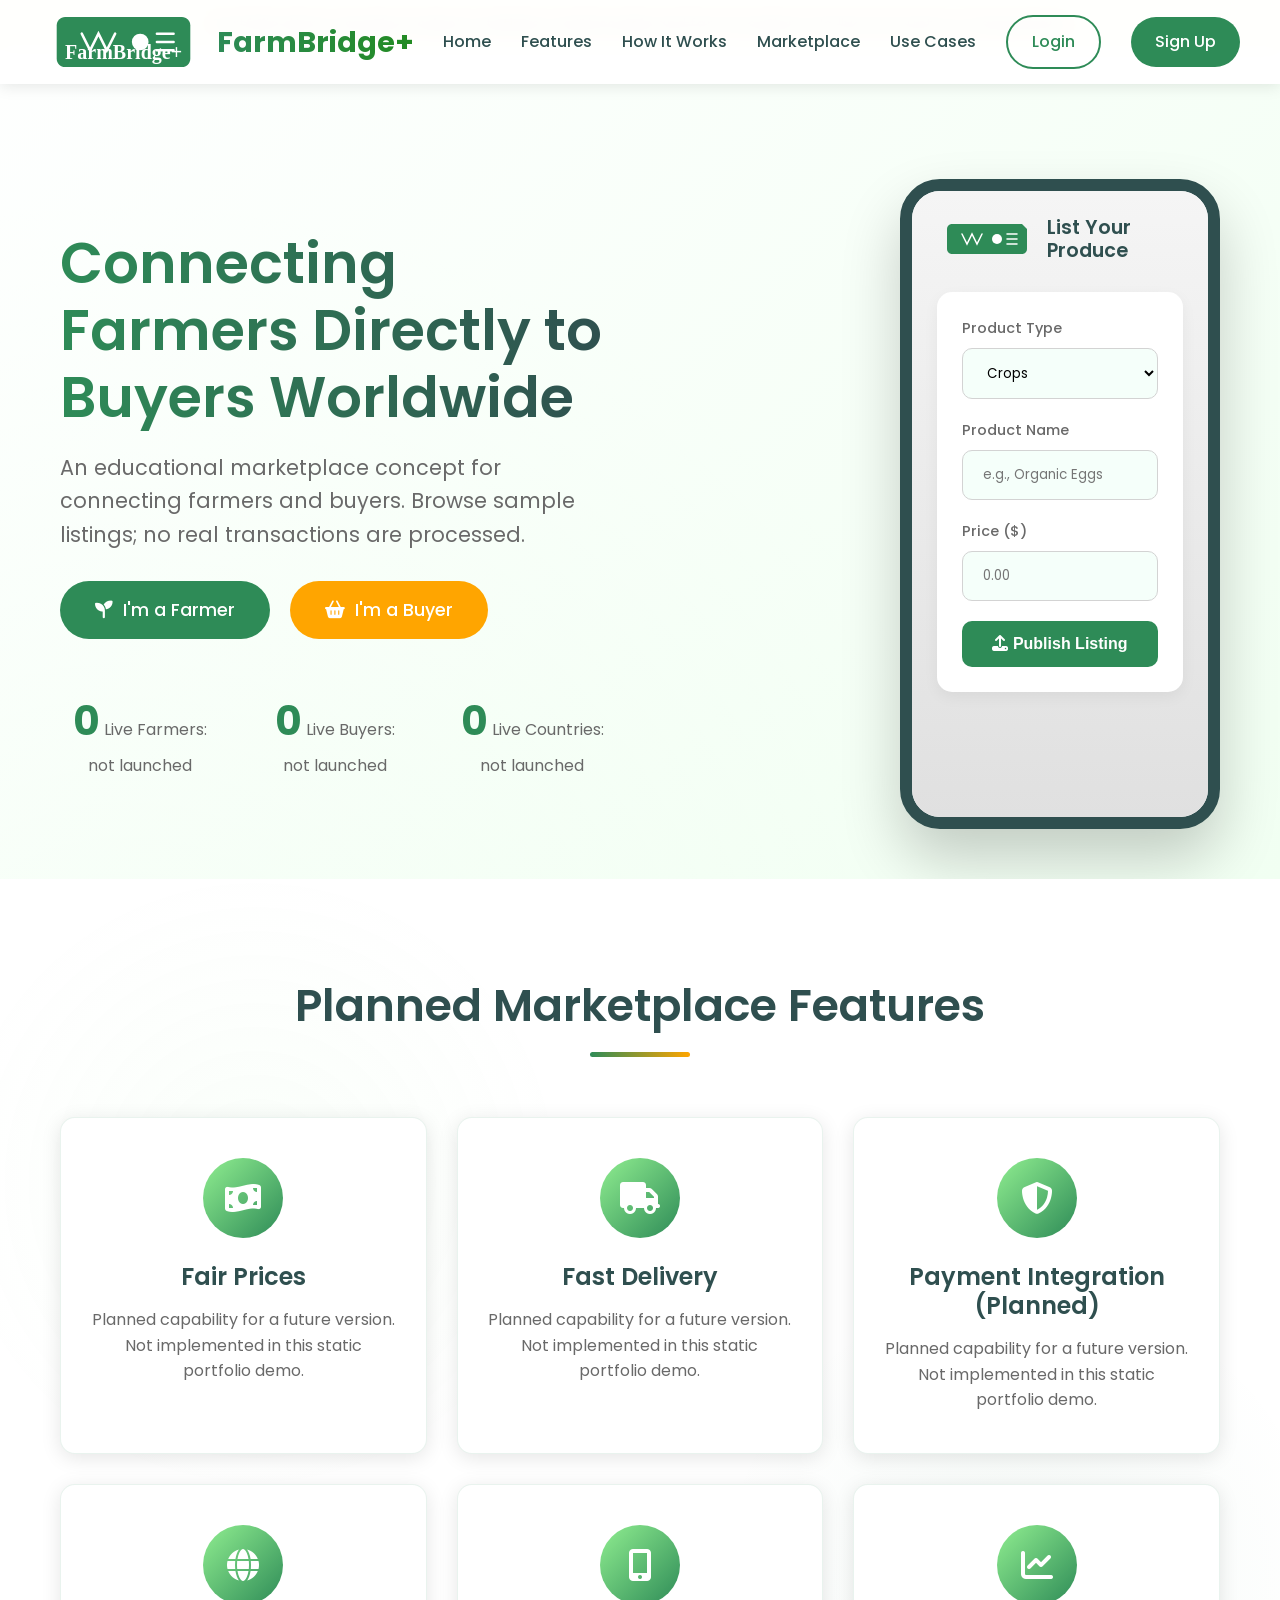
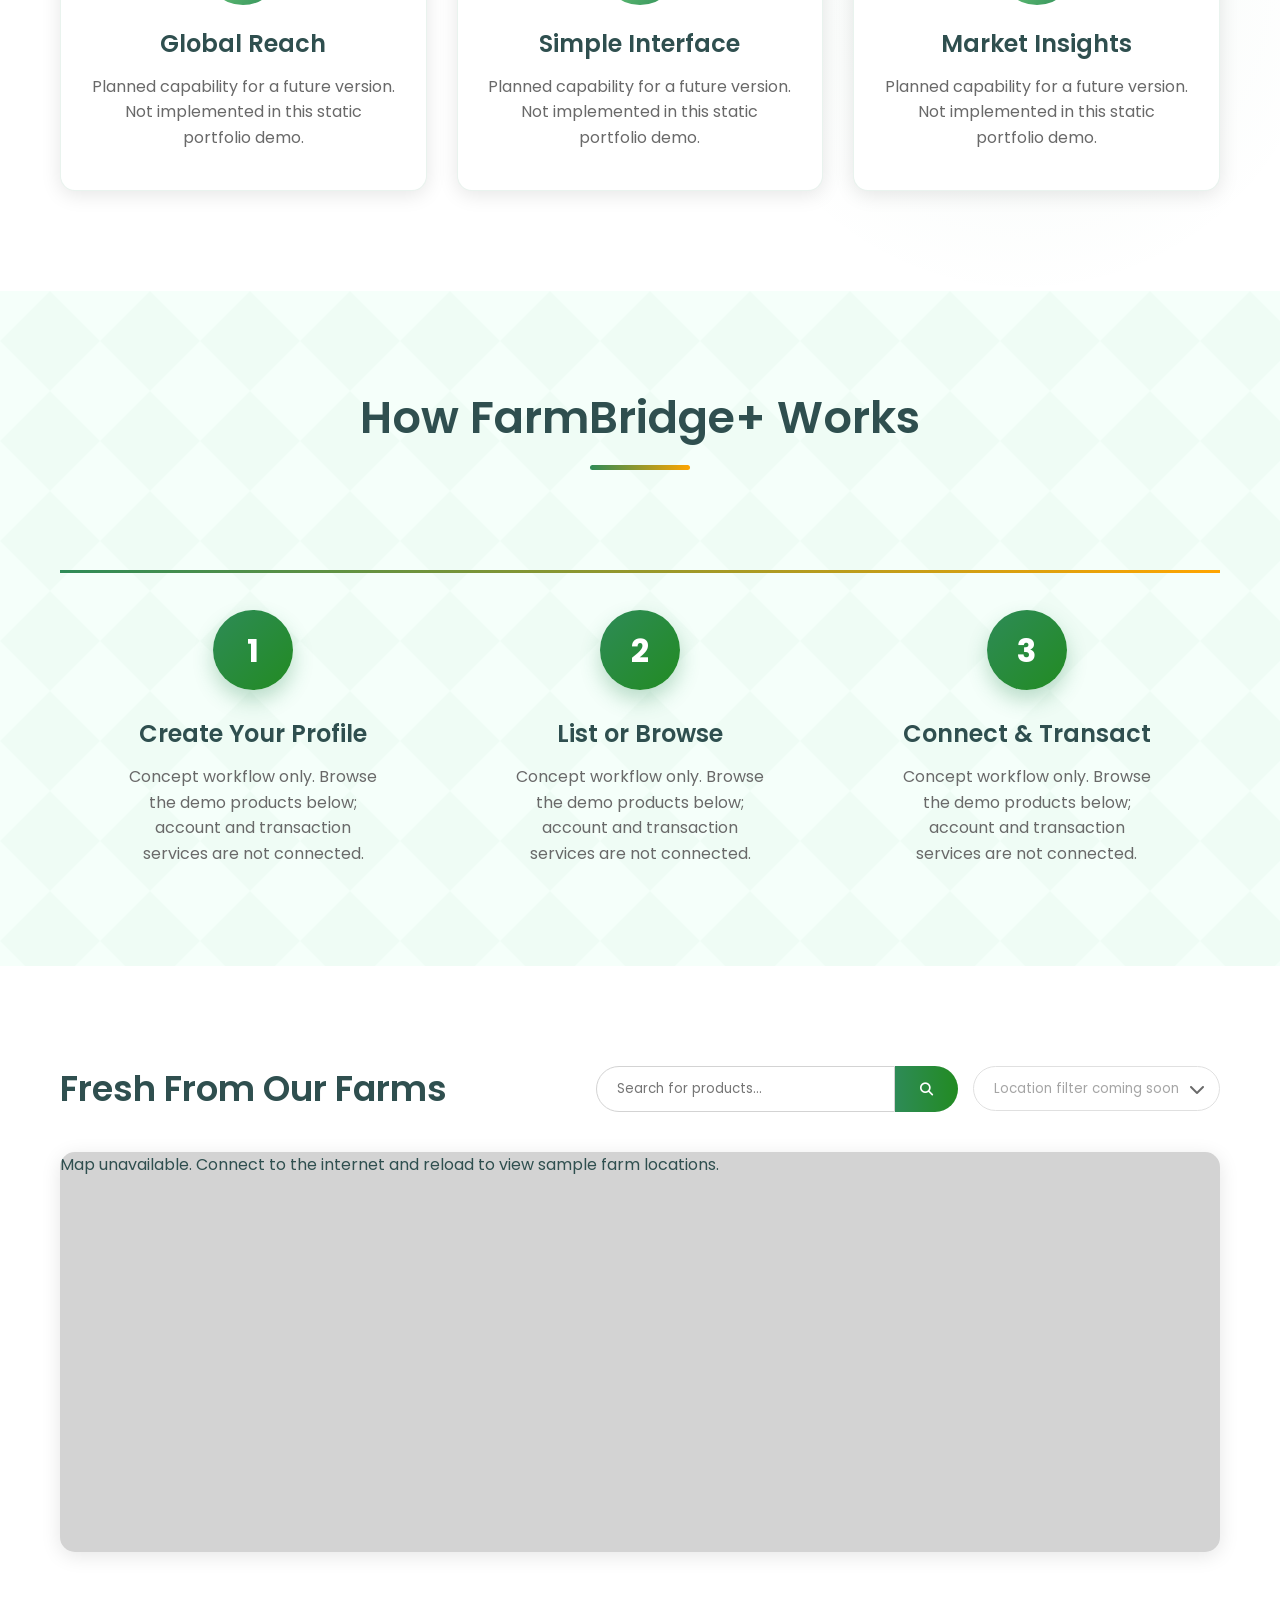
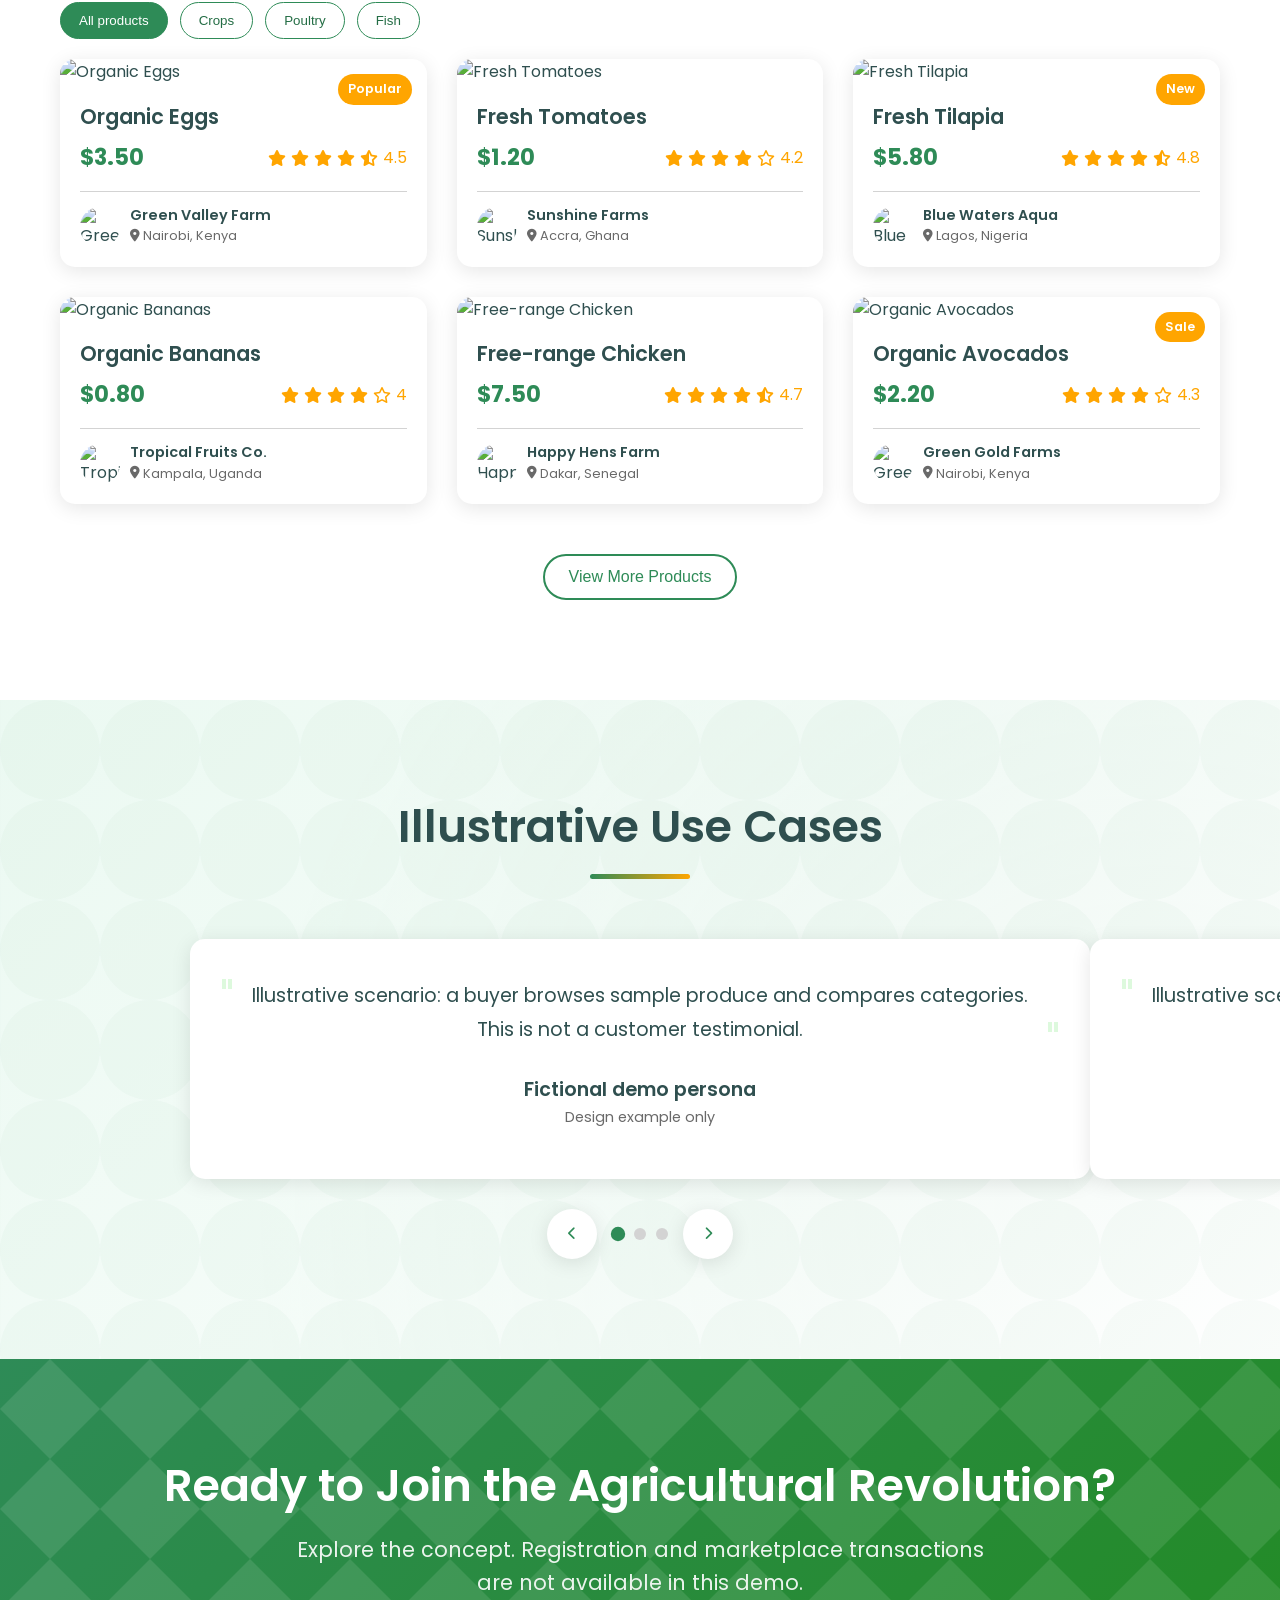
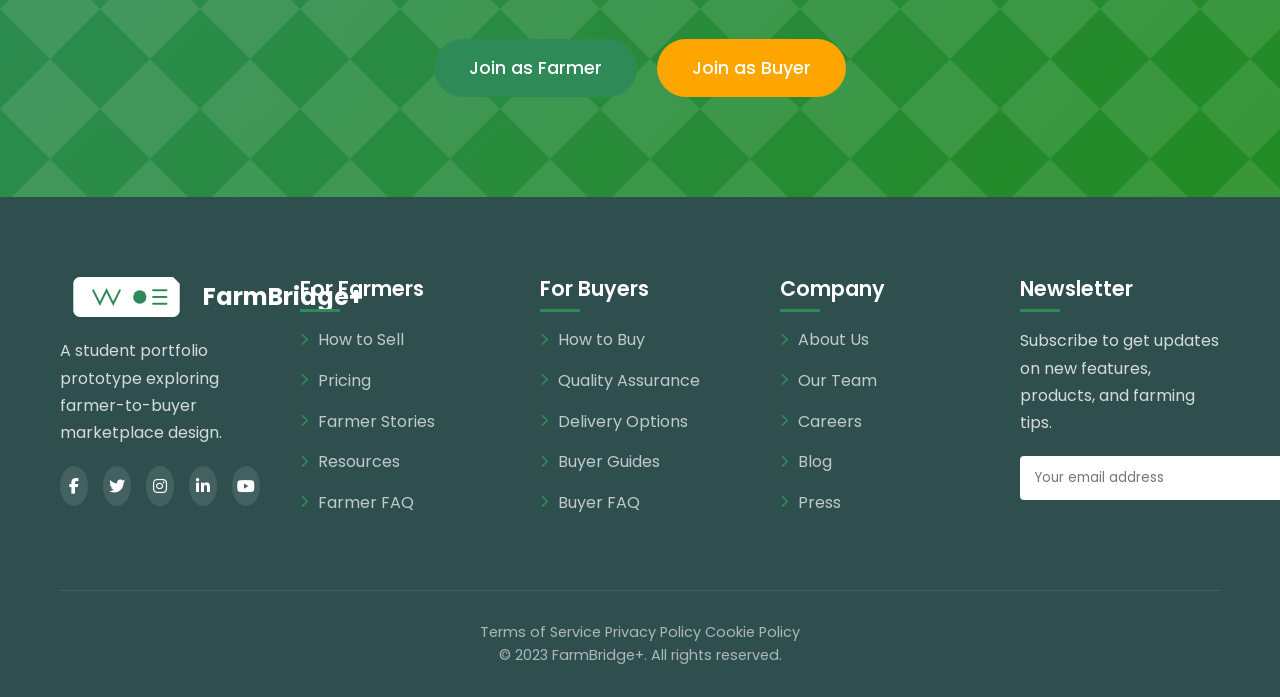
==== commit f8617047: "Fix demo interactions and clearly label non-production features" ====
--- a/index (1).html
+++ b/index (1).html
@@ -3,11 +3,15 @@
 <head>
     <meta charset="UTF-8">
     <meta name="viewport" content="width=device-width, initial-scale=1.0">
-    <title>FarmBridge+ | #1 Global Farmer-to-Buyer Marketplace</title>
+    <title>FarmBridge+ | Farmer-to-Buyer Portfolio Prototype</title>
     <link href="https://fonts.googleapis.com/css2?family=Poppins:wght@300;400;500;600;700&display=swap" rel="stylesheet">
     <link rel="stylesheet" href="https://cdnjs.cloudflare.com/ajax/libs/font-awesome/6.4.0/css/all.min.css">
     <link rel="stylesheet" href="https://unpkg.com/leaflet@1.9.3/dist/leaflet.css" />
     <style>
+        /* Category controls */
+        .product-tabs {display:flex;gap:12px;flex-wrap:wrap;margin:20px 0}
+        .tab-btn {padding:10px 18px;border:1px solid #2E8B57;border-radius:20px;background:white;color:#246d45;cursor:pointer}
+        .tab-btn.active {background:#2E8B57;color:white}
         /* ===== GLOBAL STYLES ===== */
         :root {
             --primary: #2E8B57; /* Sea Green - Represents agriculture */
@@ -1346,6 +1350,7 @@
     </style>
 </head>
 <body>
+    <p role="note" style="padding:12px;text-align:center;background:#fff3cd;color:#333">Portfolio demo: sample products, statistics, testimonials and farm locations. No live accounts or transactions.</p>
     <!-- Header -->
     <header class="header">
         <div class="container header-container">
@@ -1358,7 +1363,7 @@
                 <a href="#features">Features</a>
                 <a href="#how-it-works">How It Works</a>
                 <a href="#marketplace">Marketplace</a>
-                <a href="#testimonials">Testimonials</a>
+                <a href="#testimonials">Use Cases</a>
                 <a href="#" class="btn btn-outline">Login</a>
                 <a href="#" class="btn btn-primary">Sign Up</a>
             </nav>
@@ -1384,7 +1389,7 @@
             <li class="mobile-menu-link"><a href="#features">Features</a></li>
             <li class="mobile-menu-link"><a href="#how-it-works">How It Works</a></li>
             <li class="mobile-menu-link"><a href="#marketplace">Marketplace</a></li>
-            <li class="mobile-menu-link"><a href="#testimonials">Testimonials</a></li>
+            <li class="mobile-menu-link"><a href="#testimonials">Use Cases</a></li>
         </ul>
         <div class="mobile-menu-cta">
             <a href="#" class="btn btn-primary">Login</a>
@@ -1397,7 +1402,7 @@
         <div class="container hero-container">
             <div class="hero-content">
                 <h1 class="hero-title">Connecting Farmers Directly to Buyers Worldwide</h1>
-                <p class="hero-subtitle">FarmBridge+ eliminates middlemen, ensuring fair prices for farmers and fresh produce for buyers. Join the #1 global agricultural marketplace today.</p>
+                <p class="hero-subtitle">An educational marketplace concept for connecting farmers and buyers. Browse sample listings; no real transactions are processed.</p>
                 <div class="hero-cta">
                     <a href="#" class="btn btn-primary btn-large btn-icon">
                         <i class="fas fa-seedling"></i> I'm a Farmer
@@ -1408,16 +1413,16 @@
                 </div>
                 <div class="hero-stats">
                     <div class="stat-item">
-                        <span class="stat-number" data-count="12500">0</span>
-                        <span class="stat-label">Farmers</span>
+                        <span class="stat-number" data-count="0">0</span>
+                        <span class="stat-label">Live Farmers: not launched</span>
                     </div>
                     <div class="stat-item">
-                        <span class="stat-number" data-count="32000">0</span>
-                        <span class="stat-label">Buyers</span>
+                        <span class="stat-number" data-count="0">0</span>
+                        <span class="stat-label">Live Buyers: not launched</span>
                     </div>
                     <div class="stat-item">
-                        <span class="stat-number" data-count="120">0</span>
-                        <span class="stat-label">Countries</span>
+                        <span class="stat-number" data-count="0">0</span>
+                        <span class="stat-label">Live Countries: not launched</span>
                     </div>
                 </div>
             </div>
@@ -1459,49 +1464,49 @@
     <!-- Features Section -->
     <section id="features" class="features">
         <div class="container">
-            <h2 class="section-title">Why FarmBridge+ is Different</h2>
+            <h2 class="section-title">Planned Marketplace Features</h2>
             <div class="features-grid">
                 <div class="feature-card">
                     <div class="feature-icon">
                         <i class="fas fa-money-bill-wave"></i>
                     </div>
                     <h3 class="feature-title">Fair Prices</h3>
-                    <p class="feature-description">Farmers earn 30-50% more by selling directly, while buyers save 20-30% on retail prices. No middlemen means better deals for everyone.</p>
+                    <p class="feature-description">Planned capability for a future version. Not implemented in this static portfolio demo.</p>
                 </div>
                 <div class="feature-card">
                     <div class="feature-icon">
                         <i class="fas fa-truck"></i>
                     </div>
                     <h3 class="feature-title">Fast Delivery</h3>
-                    <p class="feature-description">Our optimized logistics network ensures fresh produce reaches buyers quickly. We partner with reliable transporters worldwide.</p>
+                    <p class="feature-description">Planned capability for a future version. Not implemented in this static portfolio demo.</p>
                 </div>
                 <div class="feature-card">
                     <div class="feature-icon">
                         <i class="fas fa-shield-alt"></i>
                     </div>
-                    <h3 class="feature-title">Secure Payments</h3>
-                    <p class="feature-description">Escrow system protects both farmers and buyers. Funds are released only when produce is delivered and approved.</p>
+                    <h3 class="feature-title">Payment Integration (Planned)</h3>
+                    <p class="feature-description">Planned capability for a future version. Not implemented in this static portfolio demo.</p>
                 </div>
                 <div class="feature-card">
                     <div class="feature-icon">
                         <i class="fas fa-globe"></i>
                     </div>
                     <h3 class="feature-title">Global Reach</h3>
-                    <p class="feature-description">Connect with buyers and farmers from 120+ countries. Expand your market beyond local boundaries.</p>
+                    <p class="feature-description">Planned capability for a future version. Not implemented in this static portfolio demo.</p>
                 </div>
                 <div class="feature-card">
                     <div class="feature-icon">
                         <i class="fas fa-mobile-alt"></i>
                     </div>
                     <h3 class="feature-title">Simple Interface</h3>
-                    <p class="feature-description">Designed for farmers with all education levels. Voice commands and image uploads make listing products easy.</p>
+                    <p class="feature-description">Planned capability for a future version. Not implemented in this static portfolio demo.</p>
                 </div>
                 <div class="feature-card">
                     <div class="feature-icon">
                         <i class="fas fa-chart-line"></i>
                     </div>
                     <h3 class="feature-title">Market Insights</h3>
-                    <p class="feature-description">Real-time pricing data and demand forecasts help you make informed decisions about what to grow and when to sell.</p>
+                    <p class="feature-description">Planned capability for a future version. Not implemented in this static portfolio demo.</p>
                 </div>
             </div>
         </div>
@@ -1516,17 +1521,17 @@
                     <div class="step">
                         <div class="step-number">1</div>
                         <h3 class="step-title">Create Your Profile</h3>
-                        <p class="step-description">Sign up as a farmer or buyer in just 2 minutes. No complicated forms.</p>
+                        <p class="step-description">Concept workflow only. Browse the demo products below; account and transaction services are not connected.</p>
                     </div>
                     <div class="step">
                         <div class="step-number">2</div>
                         <h3 class="step-title">List or Browse</h3>
-                        <p class="step-description">Farmers list products with photos. Buyers search using simple filters.</p>
+                        <p class="step-description">Concept workflow only. Browse the demo products below; account and transaction services are not connected.</p>
                     </div>
                     <div class="step">
                         <div class="step-number">3</div>
                         <h3 class="step-title">Connect & Transact</h3>
-                        <p class="step-description">Chat directly, negotiate terms, and complete secure transactions.</p>
+                        <p class="step-description">Concept workflow only. Browse the demo products below; account and transaction services are not connected.</p>
                     </div>
                 </div>
             </div>
@@ -1546,8 +1551,8 @@
                         </button>
                     </div>
                     <div class="filter-dropdown">
-                        <select class="filter-select">
-                            <option value="all">All Locations</option>
+                        <select class="filter-select" disabled aria-label="Location filtering is not available in this demo">
+                            <option value="all">Location filter coming soon</option>
                             <option value="10">Within 10km</option>
                             <option value="25">Within 25km</option>
                             <option value="50">Within 50km</option>
@@ -1556,11 +1561,17 @@
                     </div>
                 </div>
             </div>
-            <div class="map-container">
+            <div class="map-container" id="map-container">
                 <div class="map-placeholder">
                     <i class="fas fa-map-marked-alt fa-3x" style="margin-bottom: 15px;"></i>
                     <p>Interactive map showing nearby farms and products</p>
                 </div>
+            </div>
+            <div class="product-tabs" aria-label="Product categories">
+                <button type="button" class="tab-btn active" data-category="all">All products</button>
+                <button type="button" class="tab-btn" data-category="crops">Crops</button>
+                <button type="button" class="tab-btn" data-category="poultry">Poultry</button>
+                <button type="button" class="tab-btn" data-category="fish">Fish</button>
             </div>
             <div class="products-grid" id="products-grid">
                 <!-- Products will be loaded dynamically -->
@@ -1574,52 +1585,34 @@
     <!-- Testimonials Section -->
     <section id="testimonials" class="testimonials">
         <div class="container testimonials-container">
-            <h2 class="section-title">What Our Users Say</h2>
+            <h2 class="section-title">Illustrative Use Cases</h2>
             <div class="testimonial-slider">
                 <div class="testimonial-slides">
                     <div class="testimonial active">
-                        <p class="testimonial-quote">"Before FarmBridge+, I struggled to get fair prices for my crops. Now I sell directly to restaurants in the city and earn 40% more. This platform has changed my life!"</p>
+                        <p class="testimonial-quote">Illustrative scenario: a buyer browses sample produce and compares categories. This is not a customer testimonial.</p>
                         <div class="testimonial-author">
-                            <img src="https://randomuser.me/api/portraits/women/44.jpg" alt="Grace O." class="author-avatar">
-                            <h4 class="author-name">Grace O.</h4>
-                            <p class="author-title">Vegetable Farmer, Nigeria</p>
-                            <div class="author-rating">
-                                <i class="fas fa-star"></i>
-                                <i class="fas fa-star"></i>
-                                <i class="fas fa-star"></i>
-                                <i class="fas fa-star"></i>
-                                <i class="fas fa-star"></i>
-                            </div>
+                            
+                            <h4 class="author-name">Fictional demo persona</h4>
+                            <p class="author-title">Design example only</p>
+                            
                         </div>
                     </div>
                     <div class="testimonial">
-                        <p class="testimonial-quote">"As a small bakery owner, FarmBridge+ has transformed how I source ingredients. I get fresher eggs and flour at better prices, and I love supporting local farmers."</p>
+                        <p class="testimonial-quote">Illustrative scenario: a buyer browses sample produce and compares categories. This is not a customer testimonial.</p>
                         <div class="testimonial-author">
-                            <img src="https://randomuser.me/api/portraits/men/32.jpg" alt="Michael T." class="author-avatar">
-                            <h4 class="author-name">Michael T.</h4>
-                            <p class="author-title">Bakery Owner, Kenya</p>
-                            <div class="author-rating">
-                                <i class="fas fa-star"></i>
-                                <i class="fas fa-star"></i>
-                                <i class="fas fa-star"></i>
-                                <i class="fas fa-star"></i>
-                                <i class="fas fa-star-half-alt"></i>
-                            </div>
+                            
+                            <h4 class="author-name">Fictional demo persona</h4>
+                            <p class="author-title">Design example only</p>
+                            
                         </div>
                     </div>
                     <div class="testimonial">
-                        <p class="testimonial-quote">"The live video inspection feature gives me confidence when buying fish. I can see the quality before purchasing, which has reduced waste in my seafood restaurant."</p>
+                        <p class="testimonial-quote">Illustrative scenario: a buyer browses sample produce and compares categories. This is not a customer testimonial.</p>
                         <div class="testimonial-author">
-                            <img src="https://randomuser.me/api/portraits/women/68.jpg" alt="Lisa K." class="author-avatar">
-                            <h4 class="author-name">Lisa K.</h4>
-                            <p class="author-title">Restaurant Owner, Ghana</p>
-                            <div class="author-rating">
-                                <i class="fas fa-star"></i>
-                                <i class="fas fa-star"></i>
-                                <i class="fas fa-star"></i>
-                                <i class="fas fa-star"></i>
-                                <i class="fas fa-star"></i>
-                            </div>
+                            
+                            <h4 class="author-name">Fictional demo persona</h4>
+                            <p class="author-title">Design example only</p>
+                            
                         </div>
                     </div>
                 </div>
@@ -1644,7 +1637,7 @@
     <section class="cta">
         <div class="container cta-container">
             <h2 class="cta-title">Ready to Join the Agricultural Revolution?</h2>
-            <p class="cta-subtitle">Whether you're a farmer looking for better prices or a buyer seeking fresher produce, FarmBridge+ is the platform for you. Sign up today and experience the future of agricultural trade.</p>
+            <p class="cta-subtitle">Explore the concept. Registration and marketplace transactions are not available in this demo.</p>
             <div class="cta-buttons">
                 <a href="#" class="btn btn-primary btn-large">Join as Farmer</a>
                 <a href="#" class="btn btn-secondary btn-large">Join as Buyer</a>
@@ -1661,7 +1654,7 @@
                         <img src="[data-uri]" alt="FarmBridge+ Logo" class="footer-logo-img">
                         <span class="footer-logo-text">FarmBridge+</span>
                     </div>
-                    <p class="footer-about">FarmBridge+ is the world's leading direct farmer-to-buyer marketplace, connecting agricultural producers with buyers globally for fairer trade.</p>
+                    <p class="footer-about">A student portfolio prototype exploring farmer-to-buyer marketplace design.</p>
                     <div class="footer-social">
                         <a href="#" class="social-link"><i class="fab fa-facebook-f"></i></a>
                         <a href="#" class="social-link"><i class="fab fa-twitter"></i></a>
@@ -1962,34 +1955,40 @@
         // Initial render
         renderProducts(products);
 
-        // Filter products by category
+        // Apply category and text search together, including an explicit empty state.
+        let selectedCategory = 'all';
+        const searchInput = document.querySelector('.search-input');
+        function applyFilters() {
+            const term = searchInput.value.trim().toLowerCase();
+            const matches = products.filter(p =>
+                (selectedCategory === 'all' || p.category === selectedCategory) &&
+                `${p.title} ${p.seller.name} ${p.seller.location}`.toLowerCase().includes(term));
+            renderProducts(matches);
+            if (!matches.length) productsGrid.textContent = 'No demo products match these filters.';
+        }
         document.querySelectorAll('.tab-btn').forEach(btn => {
             btn.addEventListener('click', () => {
                 document.querySelectorAll('.tab-btn').forEach(b => b.classList.remove('active'));
                 btn.classList.add('active');
-                
-                const category = btn.getAttribute('data-category');
-                if (category === 'all') {
-                    renderProducts(products);
-                } else {
-                    const filteredProducts = products.filter(p => p.category === category);
-                    renderProducts(filteredProducts);
-                }
+                selectedCategory = btn.getAttribute('data-category');
+                applyFilters();
             });
         });
-
-        // Search functionality
-        document.querySelector('.search-input').addEventListener('input', (e) => {
-            const searchTerm = e.target.value.toLowerCase();
-            const filteredProducts = products.filter(p => 
-                p.title.toLowerCase().includes(searchTerm) || 
-                p.seller.name.toLowerCase().includes(searchTerm)
-            );
-            renderProducts(filteredProducts);
+        searchInput.addEventListener('input', applyFilters);
+        document.querySelector('.search-btn').addEventListener('click', applyFilters);
+        document.querySelector('.view-more button').addEventListener('click', () => alert('All six demo products are already available. Clear filters to see them.'));
+        document.querySelector('.newsletter-form').addEventListener('submit', event => {
+            event.preventDefault();
+            alert('Demo only: no subscription was created and no email was sent.');
         });
 
         // Initialize map (Leaflet)
         function initMap() {
+            if (!window.L) {
+                document.getElementById('map-container').textContent = 'Map unavailable. Connect to the internet and reload to view sample farm locations.';
+                return;
+            }
+            document.getElementById('map-container').replaceChildren();
             const map = L.map('map-container').setView([1.2921, 36.8219], 6); // Centered on Kenya
             
             L.tileLayer('https://{s}.tile.openstreetmap.org/{z}/{x}/{y}.png', {
@@ -2025,13 +2024,17 @@
 
         mapObserver.observe(document.querySelector('.map-container'));
 
+        // Explain unfinished demo actions instead of silently jumping to the page top.
+        document.querySelectorAll('a[href="#"]').forEach(link => {
+            link.addEventListener('click', () => alert('This feature is not connected in this portfolio demo.'));
+        });
         // Smooth scrolling for anchor links
         document.querySelectorAll('a[href^="#"]').forEach(anchor => {
             anchor.addEventListener('click', function(e) {
                 e.preventDefault();
                 
                 const targetId = this.getAttribute('href');
-                const targetElement = document.querySelector(targetId);
+                const targetElement = targetId.length > 1 ? document.getElementById(targetId.slice(1)) : null;
                 
                 if (targetElement) {
                     window.scrollTo({
